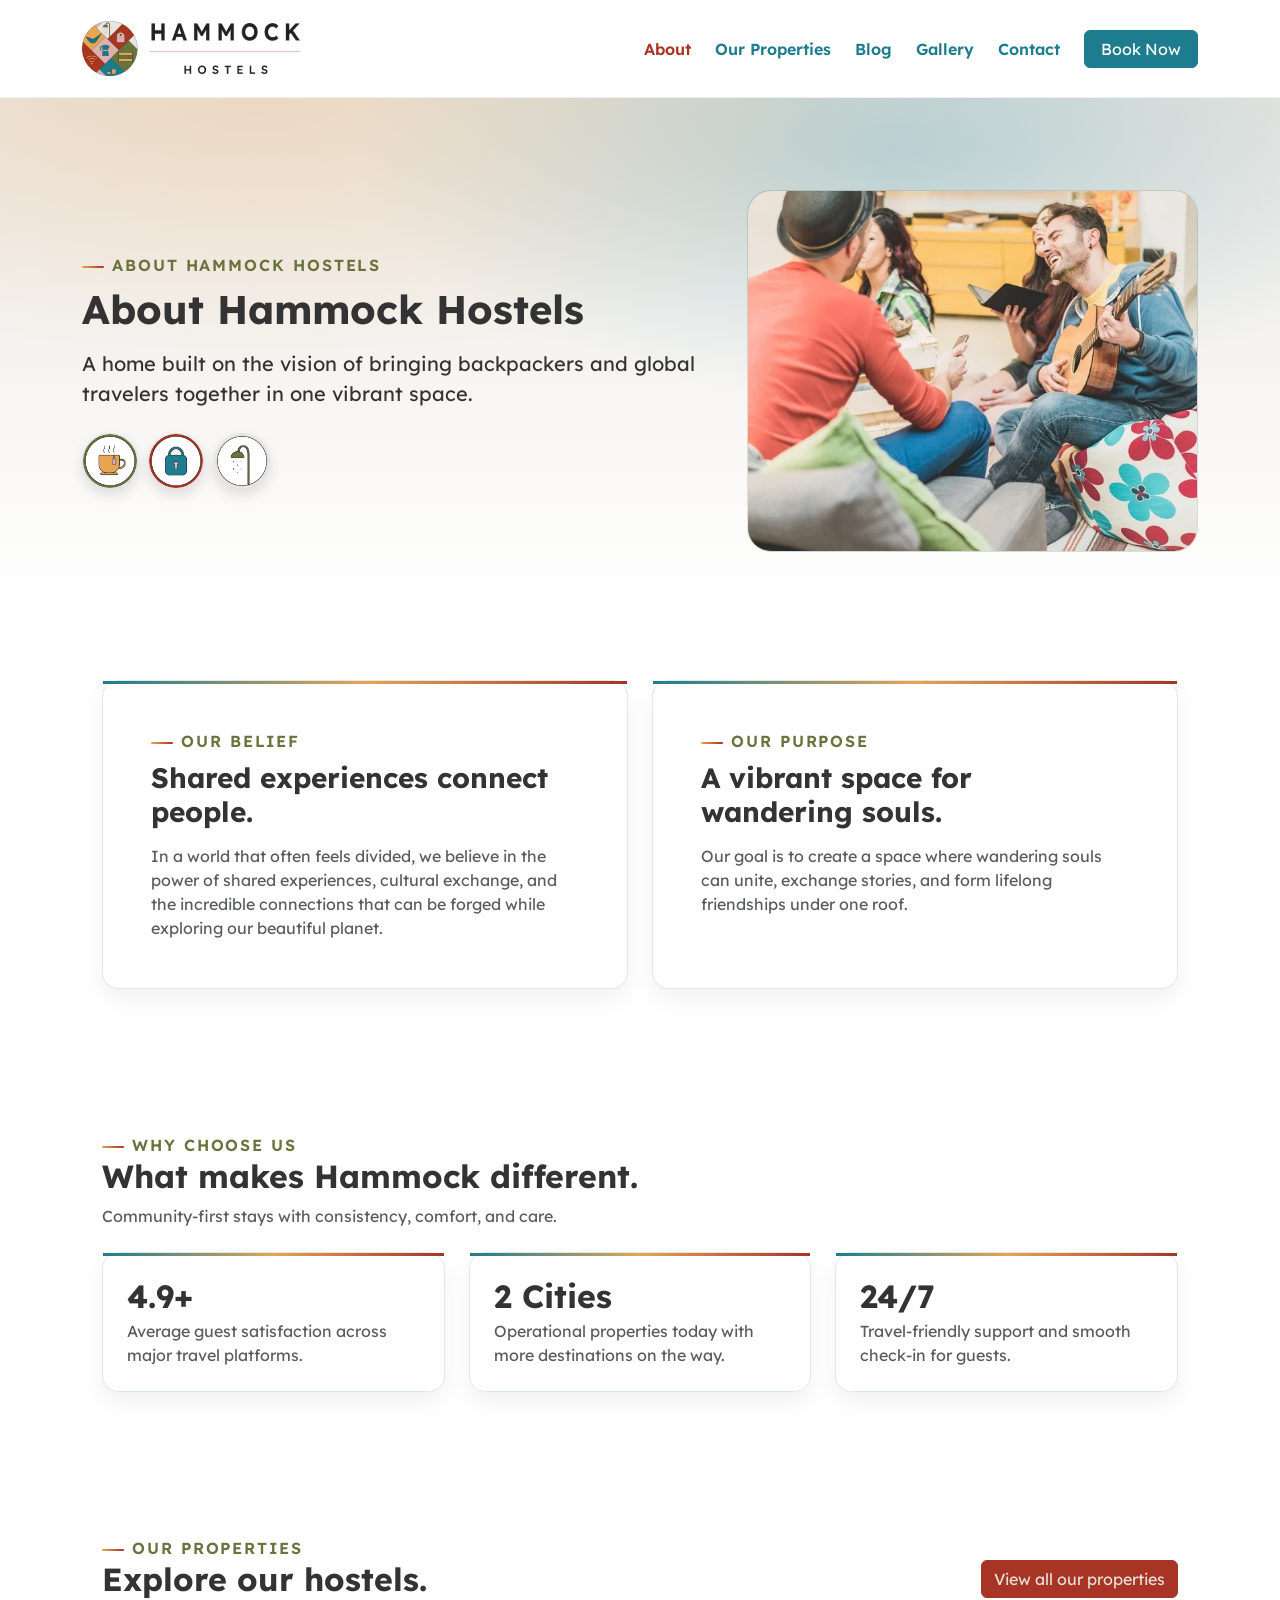
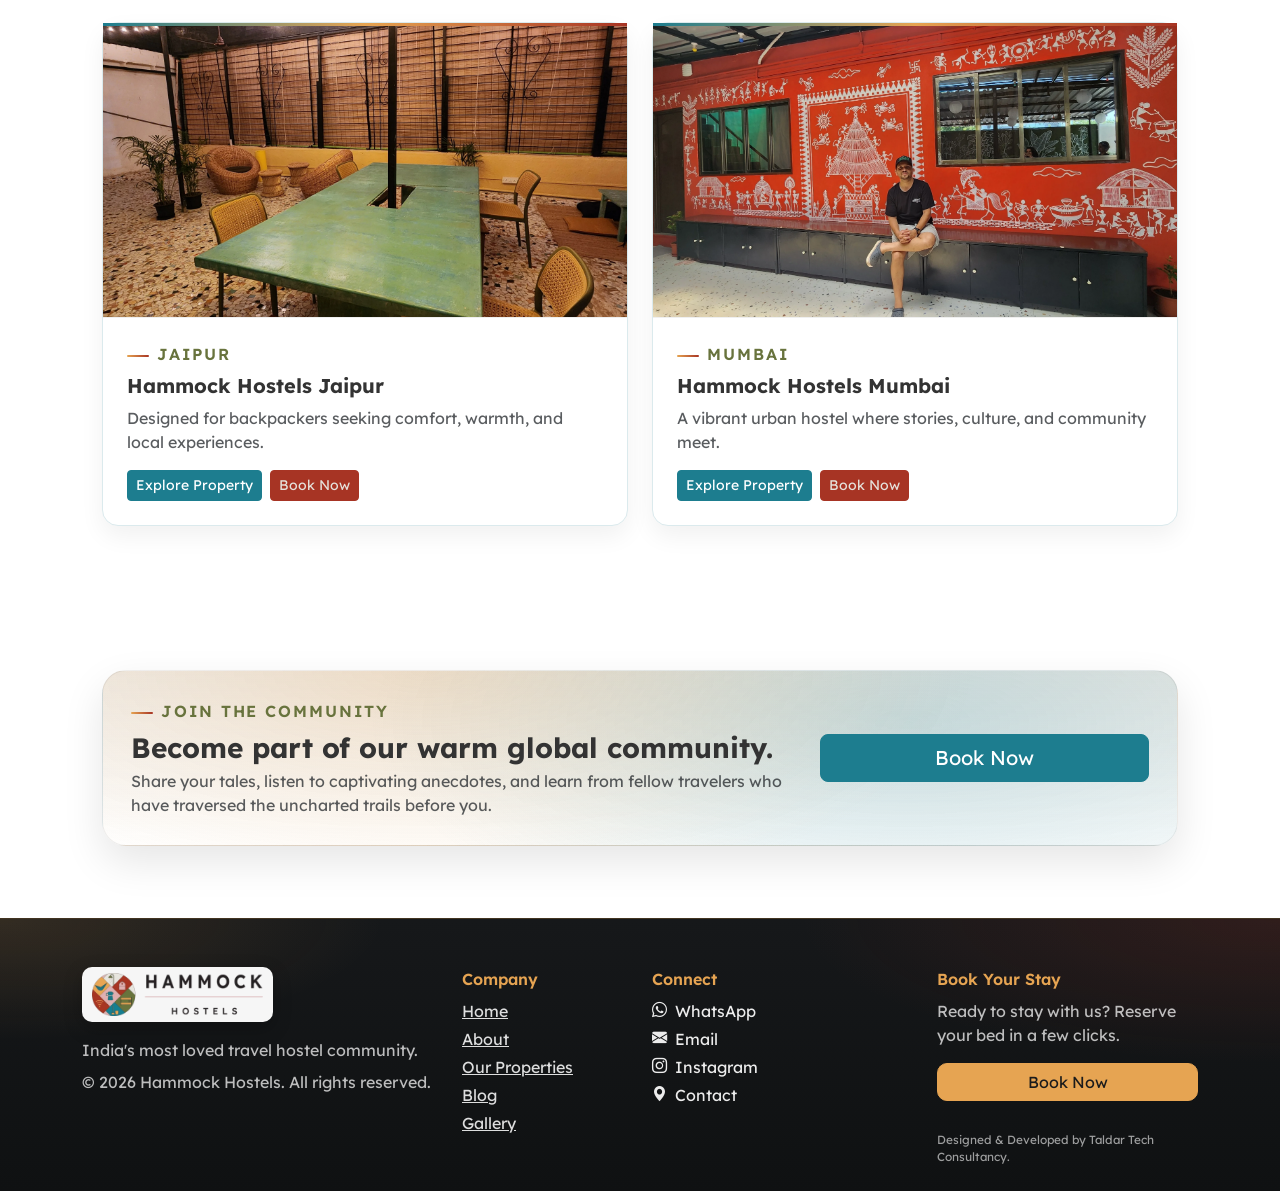
==== about.html @ c22f208c "Update button styling in multiple HTML files to remove 'btn-sm' class for a more consistent appearan" ====
<!doctype html>
<html lang="en">
  <head>
    <meta charset="utf-8" />
    <meta name="viewport" content="width=device-width, initial-scale=1" />
    <title>About Hammock Hostels | Community-Driven Stays</title>
    <meta name="description" content="Learn about Hammock Hostels, our mission, values, and how we create community-driven backpacker stays across India." />

    <link rel="canonical" href="https://hammockhostels.com/about.html" />
    <meta name="robots" content="index, follow" />
    <meta name="author" content="Hammock Hostels" />
    <meta property="og:title" content="About Hammock Hostels | Community-Driven Stays" />
    <meta property="og:description" content="Learn about Hammock Hostels, our mission, values, and how we create community-driven backpacker stays across India." />
    <meta property="og:type" content="article" />
    <meta property="og:url" content="https://hammockhostels.com/about.html" />
    <meta property="og:image" content="https://hammockhostels.com/assets/logo/hammock-logo-without-letter.png" />
    <meta property="og:site_name" content="Hammock Hostels" />
    <meta name="twitter:card" content="summary_large_image" />
    <meta name="twitter:title" content="About Hammock Hostels | Community-Driven Stays" />
    <meta name="twitter:description" content="Learn about Hammock Hostels, our mission, values, and how we create community-driven backpacker stays across India." />
    <meta name="twitter:image" content="https://hammockhostels.com/assets/logo/hammock-logo-without-letter.png" />


    <link rel="icon" href="assets/logo/hammock-logo-without-letter.png" />
    <link href="https://cdn.jsdelivr.net/npm/bootstrap@5.3.3/dist/css/bootstrap.min.css" rel="stylesheet" />
    <link href="https://cdn.jsdelivr.net/npm/bootstrap-icons@1.11.3/font/bootstrap-icons.min.css" rel="stylesheet" />
    <link href="assets/css/style.css" rel="stylesheet" />
  </head>
  <body>
    <nav class="navbar navbar-expand-lg navbar-glass sticky-top">
      <div class="container">
        <a class="navbar-brand d-flex align-items-center gap-2" href="index.html">
          <img loading="lazy" decoding="async" class="brand-logo" src="assets/logo/hammock-logo.png" alt="Hammock Hostels" />
        </a>
        <button class="navbar-toggler" type="button" data-bs-toggle="collapse" data-bs-target="#nav">
          <span class="navbar-toggler-icon"></span>
        </button>
        <div id="nav" class="collapse navbar-collapse">
          <ul class="navbar-nav ms-auto align-items-lg-center gap-lg-2">
            <li class="nav-item"><a class="nav-link" data-nav href="about.html">About</a></li>
            <li class="nav-item"><a class="nav-link" data-nav href="properties.html">Our Properties</a></li>
            <li class="nav-item"><a class="nav-link" data-nav href="blog.html">Blog</a></li>
            <li class="nav-item"><a class="nav-link" data-nav href="gallery.html">Gallery</a></li>
            <li class="nav-item"><a class="nav-link" data-nav href="contact.html">Contact</a></li>
            <li class="nav-item ms-lg-2">
              <a class="btn btn-primary px-3" data-book-now href="https://live.ipms247.com/booking/book-rooms-hammockhostels">Book Now</a>
            </li>
          </ul>
        </div>
      </div>
    </nav>

    <header class="hero">
      <div class="container">
        <div class="row align-items-center g-4">
          <div class="col-lg-7">
            <div class="section-kicker mb-2">About Hammock Hostels</div>
            <h1 class="display-6 fw-bold mb-3">About Hammock Hostels</h1>
            <p class="lead mb-0">
              A home built on the vision of bringing backpackers and global travelers together in one vibrant space.
            </p>
            <div class="logo-cluster mt-4" aria-hidden="true">
                <img loading="lazy" decoding="async" class="logo-chip" src="assets/icons/logo-pack/Asset_29-131c7d7a-509d-4165-92bc-ad2beef2f0e0.png" alt="" aria-hidden="true" />
                <img loading="lazy" decoding="async" class="logo-chip" src="assets/icons/logo-pack/Asset_31-cc5bdbb4-d6c3-4445-a558-3cbe6548e3f3.png" alt="" aria-hidden="true" />
                <img loading="lazy" decoding="async" class="logo-chip" src="assets/icons/logo-pack/Asset_30-63a9f357-3b24-4699-88d5-4d96b8bf641d.png" alt="" aria-hidden="true" />
            </div>
          </div>
          <div class="col-lg-5">
            <div class="hero-media">
              <picture>
                <source srcset="assets/images/hammock-02.webp" type="image/webp" />
                <img loading="eager" fetchpriority="high" decoding="async" src="assets/images/hammock-02.webp" alt="About Hammock Hostels" />
              </picture>
            </div>
          </div>
        </div>
      </div>
    </header>

    <main>
      <section class="section">
        <div class="container container-narrow">
          <div class="row g-4">
            <div class="col-lg-6">
              <div class="card card-soft h-100">
                <div class="card-body p-4 p-lg-5">
                  <div class="section-kicker mb-2">Our belief</div>
                  <h2 class="h3 fw-bold mb-3">Shared experiences connect people.</h2>
                  <p class="text-muted mb-0">
                    In a world that often feels divided, we believe in the power of shared experiences, cultural exchange,
                    and the incredible connections that can be forged while exploring our beautiful planet.
                  </p>
                </div>
              </div>
            </div>
            <div class="col-lg-6">
              <div class="card card-soft h-100">
                <div class="card-body p-4 p-lg-5">
                  <div class="section-kicker mb-2">Our purpose</div>
                  <h2 class="h3 fw-bold mb-3">A vibrant space for wandering souls.</h2>
                  <p class="text-muted mb-0">
                    Our goal is to create a space where wandering souls can unite, exchange stories, and form lifelong
                    friendships under one roof.
                  </p>
                </div>
              </div>
            </div>
          </div>
        </div>
      </section>

      <section class="section pt-0">
        <div class="container container-narrow">
          <div class="section-heading mb-4">
            <div class="section-kicker">Why choose us</div>
            <h2 class="h2 fw-bold mb-2">What makes Hammock different.</h2>
            <p class="text-muted mb-0">Community-first stays with consistency, comfort, and care.</p>
          </div>
          <div class="row g-4">
            <div class="col-md-4">
              <div class="card card-soft h-100">
                <div class="card-body p-4">
                  <div class="h2 fw-bold mb-1">4.9+</div>
                  <p class="text-muted mb-0">Average guest satisfaction across major travel platforms.</p>
                </div>
              </div>
            </div>
            <div class="col-md-4">
              <div class="card card-soft h-100">
                <div class="card-body p-4">
                  <div class="h2 fw-bold mb-1">2 Cities</div>
                  <p class="text-muted mb-0">Operational properties today with more destinations on the way.</p>
                </div>
              </div>
            </div>
            <div class="col-md-4">
              <div class="card card-soft h-100">
                <div class="card-body p-4">
                  <div class="h2 fw-bold mb-1">24/7</div>
                  <p class="text-muted mb-0">Travel-friendly support and smooth check-in for guests.</p>
                </div>
              </div>
            </div>
          </div>
        </div>
      </section>

      <section class="section pt-0">
        <div class="container container-narrow">
          <div class="d-flex align-items-end justify-content-between gap-3 mb-4">
            <div class="section-heading">
              <div class="section-kicker">Our Properties</div>
              <h2 class="h2 fw-bold mb-0">Explore our hostels.</h2>
            </div>
            <a class="btn btn-outline-primary d-none d-md-inline-flex" href="properties.html">View all our properties</a>
          </div>
          <div class="row g-4">
            <div class="col-md-6">
              <article class="card card-soft h-100">
                <div class="property-thumb">
                  <img loading="lazy" decoding="async" src="assets/images/hammock-12.webp" alt="Hammock Jaipur" />
                </div>
                <div class="card-body p-4">
                  <div class="section-kicker mb-2">Jaipur</div>
                  <h3 class="h5 fw-bold mb-2">Hammock Hostels Jaipur</h3>
                  <p class="text-muted mb-3">Designed for backpackers seeking comfort, warmth, and local experiences.</p>
                  <div class="d-flex gap-2">
                    <a class="btn btn-primary btn-sm" href="jaipur.html">Explore Property</a>
                    <a class="btn btn-outline-primary btn-sm" data-book-now href="https://live.ipms247.com/booking/book-rooms-hammockhostels">Book Now</a>
                  </div>
                </div>
              </article>
            </div>
            <div class="col-md-6">
              <article class="card card-soft h-100">
                <div class="property-thumb">
                  <img loading="lazy" decoding="async" src="assets/images/hammock-15.webp" alt="Hammock Mumbai" />
                </div>
                <div class="card-body p-4">
                  <div class="section-kicker mb-2">Mumbai</div>
                  <h3 class="h5 fw-bold mb-2">Hammock Hostels Mumbai</h3>
                  <p class="text-muted mb-3">A vibrant urban hostel where stories, culture, and community meet.</p>
                  <div class="d-flex gap-2">
                    <a class="btn btn-primary btn-sm" href="mumbai.html">Explore Property</a>
                    <a class="btn btn-outline-primary btn-sm" data-book-now href="https://live.ipms247.com/booking/book-rooms-hammockhostels">Book Now</a>
                  </div>
                </div>
              </article>
            </div>
          </div>
        </div>
      </section>

      <section class="section pt-0">
        <div class="container container-narrow">
          <div class="cta-band">
            <div class="row g-3 align-items-center">
              <div class="col-lg-8">
                <div class="section-kicker mb-2">Join the community</div>
                <h2 class="h3 fw-bold mb-1">Become part of our warm global community.</h2>
                <p class="text-muted mb-0">
                  Share your tales, listen to captivating anecdotes, and learn from fellow travelers who have traversed
                  the uncharted trails before you.
                </p>
              </div>
              <div class="col-lg-4 text-lg-end">
                <a class="btn btn-primary btn-lg w-100 w-lg-auto px-4" data-book-now href="https://live.ipms247.com/booking/book-rooms-hammockhostels">Book Now</a>
              </div>
            </div>
          </div>
        </div>
      </section>
    </main>
    <footer class="pt-5 pb-4">
      <div class="container">
        <div class="row g-4 align-items-start footer-grid">
          <div class="col-lg-4">
            <img loading="lazy" decoding="async" class="footer-logo" src="assets/logo/hammock-logo.png" alt="Hammock Hostels" />
            <p class="mt-3 mb-2 fineprint">India's most loved travel hostel community.</p>
            <p class="mb-0 fineprint">© <span data-current-year></span> Hammock Hostels. All rights reserved.</p>
          </div>

          <div class="col-6 col-md-4 col-lg-2">
            <div class="fw-semibold mb-2">Company</div>
            <div class="d-grid gap-1">
              <a href="index.html">Home</a>
              <a href="about.html">About</a>
              <a href="properties.html">Our Properties</a>
              <a href="blog.html">Blog</a>
              <a href="gallery.html">Gallery</a>
            </div>
          </div>

          <div class="col-6 col-md-4 col-lg-3">
            <div class="fw-semibold mb-2">Connect</div>
            <div class="d-grid gap-1 footer-social-links">
              <a href="https://wa.me/+919152216941" target="_blank" rel="noopener noreferrer"><i class="bi bi-whatsapp me-2" aria-hidden="true"></i>WhatsApp</a>
              <a href="mailto:hello@hammockhostels.com"><i class="bi bi-envelope-fill me-2" aria-hidden="true"></i>Email</a>
              <a href="https://www.instagram.com/hammock.hostels?igsh=cXl5Z3djZmlzbGJj" target="_blank" rel="noopener noreferrer"><i class="bi bi-instagram me-2" aria-hidden="true"></i>Instagram</a>
              <a href="contact.html"><i class="bi bi-geo-alt-fill me-2" aria-hidden="true"></i>Contact</a>
            </div>
          </div>

          <div class="col-md-4 col-lg-3">
            <div class="fw-semibold mb-2">Book Your Stay</div>
            <p class="fineprint mb-3">Ready to stay with us? Reserve your bed in a few clicks.</p>
            <a class="btn btn-primary w-100" data-book-now href="https://live.ipms247.com/booking/book-rooms-hammockhostels">Book Now</a>
            <a class="fineprint d-inline-block text-decoration-none" href="https://taldartechconsultancy.com" target="_blank" rel="noopener noreferrer">Designed &amp; Developed by Taldar Tech Consultancy.</a>
          </div>
        </div>
      </div>
    </footer>

    <script src="https://cdn.jsdelivr.net/npm/bootstrap@5.3.3/dist/js/bootstrap.bundle.min.js"></script>
    <script src="assets/js/main.js"></script>
  </body>
</html>
---- assets/css/style.css ----
/* Hammock Hostels — static Bootstrap theme layer */

:root{
  --color-primary:#1D7D8F;
  --color-olive:#68733D;
  --color-rust:#A73424;
  --color-sand:#E6A452;
  --color-cream:#E5E1DB;
  --color-charcoal:#333333;

  --bs-body-color: var(--color-charcoal);
  --bs-body-bg: #fff;

  --shadow-soft: 0 16px 40px rgba(0,0,0,.10);
  --radius-lg: 24px;
  --radius-md: 16px;
  --radius-sm: 12px;
}

@font-face{
  font-family:"Lexend Deca";
  src:url("../fonts/lexend-deca/LexendDeca-Regular.ttf") format("truetype");
  font-weight:400;
  font-style:normal;
  font-display:swap;
}
@font-face{
  font-family:"Lexend Deca";
  src:url("../fonts/lexend-deca/LexendDeca-Medium.ttf") format("truetype");
  font-weight:500;
  font-style:normal;
  font-display:swap;
}
@font-face{
  font-family:"Lexend Deca";
  src:url("../fonts/lexend-deca/LexendDeca-SemiBold.ttf") format("truetype");
  font-weight:600;
  font-style:normal;
  font-display:swap;
}
@font-face{
  font-family:"Lexend Deca";
  src:url("../fonts/lexend-deca/LexendDeca-Bold.ttf") format("truetype");
  font-weight:700;
  font-style:normal;
  font-display:swap;
}

html, body{
  font-family:"Lexend Deca", system-ui, -apple-system, Segoe UI, Roboto, Arial, sans-serif;
}

a{ color: var(--color-primary); }
a:hover{ color: color-mix(in srgb, var(--color-primary) 85%, #000); }

.container-narrow{
  max-width: 1100px;
}

.brand-logo{
  height: 55px;
  width: auto;
  transition: transform .35s ease;
}
.brand-logo:hover{
  transform: translateY(-1px) scale(1.02);
}
@media (max-width: 575.98px){
  .brand-logo{
    height: 38px;
  }
  .navbar-brand{
    padding: 5px 10px;
  }
}

.navbar{
  --bs-navbar-padding-y: 1rem;
}
.navbar-glass{
  background: rgba(255,255,255,.86);
  backdrop-filter: blur(10px);
  border-bottom: 1px solid rgba(51,51,51,.08);
}
.navbar-glass .navbar-toggler{
  border-color: rgba(51,51,51,.18);
}
.navbar-glass .navbar-toggler:focus{
  box-shadow: 0 0 0 .2rem rgba(29,125,143,.18);
}
.navbar-glass .navbar-toggler-icon{
  background-image: url("data:image/svg+xml,%3csvg xmlns='http://www.w3.org/2000/svg' viewBox='0 0 30 30'%3e%3cpath stroke='rgba%2851,51,51,0.85%29' stroke-linecap='round' stroke-miterlimit='10' stroke-width='2' d='M4 7h22M4 15h22M4 23h22'/%3e%3c/svg%3e");
}
.navbar-nav .nav-link{
  color: var(--color-primary);
  font-weight: 600;
  transition: color .22s ease;
}
.navbar-nav .nav-link:hover{
  color: var(--color-rust);
}
.navbar-nav .nav-link.active{
  color: var(--color-rust);
}

.btn-primary{
  --bs-btn-bg: var(--color-primary);
  --bs-btn-border-color: var(--color-primary);
  --bs-btn-hover-bg: color-mix(in srgb, var(--color-primary) 85%, #000);
  --bs-btn-hover-border-color: color-mix(in srgb, var(--color-primary) 85%, #000);
  --bs-btn-active-bg: color-mix(in srgb, var(--color-primary) 75%, #000);
  --bs-btn-active-border-color: color-mix(in srgb, var(--color-primary) 75%, #000);
  transition: transform .22s ease, box-shadow .22s ease;
}

.btn-outline-primary{
  --bs-btn-bg: var(--color-rust);
  --bs-btn-color: var(--color-cream);
  --bs-btn-border-color: var(--color-rust);
  --bs-btn-hover-bg: color-mix(in srgb, var(--color-rust) 85%, #000);
  --bs-btn-hover-border-color: color-mix(in srgb, var(--color-rust) 85%, #000);
  transition: transform .22s ease, box-shadow .22s ease;
}
.btn-primary:hover,
.btn-outline-primary:hover{
  transform: translateY(-2px);
  box-shadow: 0 10px 20px rgba(0,0,0,.12);
}

.badge-soft{
  background: color-mix(in srgb, var(--color-cream) 82%, #fff);
  border: 1px solid color-mix(in srgb, var(--color-olive) 38%, #fff);
  color: var(--color-charcoal);
}

.section{
  padding: 72px 0;
}
@media (max-width: 991.98px){
  .section{ padding: 56px 0; }
}

/* Keep vertical rhythm consistent on every page/section */
.section.pt-0{
  padding-top: 72px !important;
}
@media (max-width: 991.98px){
  .section.pt-0{
    padding-top: 56px !important;
  }
}

.section-heading{
  max-width: 760px;
}
.section-kicker{
  letter-spacing: .12em;
  text-transform: uppercase;
  font-weight: 600;
  font-size: 1rem;
  color: var(--color-olive);
}
.section-kicker::before{
  content: "";
  display: inline-block;
  width: 22px;
  height: 2px;
  margin-right: 8px;
  vertical-align: middle;
  background: linear-gradient(90deg, var(--color-sand), var(--color-rust));
  border-radius: 999px;
}

.display-hero{
  letter-spacing: -0.02em;
}


.logo-cluster{
  display: flex;
  flex-wrap: wrap;
  gap: 10px;
}
.logo-chip{
  width: 56px;
  height: 56px;
  border-radius: 999px;
  border: 1px solid rgba(51,51,51,.14);
  box-shadow: 0 6px 14px rgba(0,0,0,.12);
  background: #fff;
  object-fit: cover;
}
.home-page .logo-chip{
  animation: logoFloat 6.5s ease-in-out infinite;
}
.home-page .logo-chip:nth-child(2){
  animation-delay: .6s;
}
.home-page .logo-chip:nth-child(3){
  animation-delay: 1.2s;
}

.home-page .hero{
  animation: heroFadeIn .9s ease-out both;
}
.home-page .hero-media{
  animation: mediaBreath 8s ease-in-out infinite;
}
.home-page .hero .btn{
  animation: buttonSoftIn .7s ease both;
  animation-delay: .25s;
}

.hero{
  padding: 92px 0 56px;
  background:
    radial-gradient(1200px 500px at 20% 0%, rgba(230,164,82,.24), transparent 55%),
    radial-gradient(900px 420px at 70% 10%, rgba(29,125,143,.25), transparent 60%),
    linear-gradient(180deg, rgba(229,225,219,.75), rgba(255,255,255,.92));
}
.hero-card{
  border-radius: var(--radius-lg);
  background: rgba(255,255,255,.85);
  border: 1px solid rgba(51,51,51,.08);
  box-shadow: var(--shadow-soft);
  overflow: hidden;
  transition: transform .3s ease, box-shadow .3s ease;
}
.hero-card:hover{
  transform: translateY(-4px);
  box-shadow: 0 20px 38px rgba(0,0,0,.14);
}
.hero-media{
  min-height: 360px;
  border-radius: var(--radius-lg);
  background: linear-gradient(135deg, rgba(29,125,143,.16), rgba(230,164,82,.14));
  border: 1px solid rgba(51,51,51,.08);
  overflow: hidden;
}
.hero-media picture{
  display: block;
  height: 100%;
}
.hero-media img{
  width: 100%;
  height: 100%;
  min-height: 360px;
  object-fit: cover;
  display: block;
  transition: transform .8s ease;
}
.hero-media:hover img{
  transform: scale(1.04);
}
.hero-icons{
  margin-top: 16px;
  display: flex;
  flex-wrap: wrap;
  gap: 5px;
  justify-content: center;
}
.hero-icons img{
  width: 50px;
  height: 50px;
  object-fit: contain;
  display: block;
}

.card-soft{
  border-radius: var(--radius-md);
  border: 1px solid color-mix(in srgb, var(--color-primary) 16%, #fff);
  box-shadow: 0 10px 24px rgba(0,0,0,.06);
  transition: transform .28s ease, box-shadow .28s ease;
  position: relative;
}
.card-soft::before{
  content: "";
  position: absolute;
  inset: 0 0 auto 0;
  height: 3px;
  background: linear-gradient(90deg, var(--color-primary), var(--color-sand), var(--color-rust));
}

.property-thumb{
  aspect-ratio: 16 / 9;
  overflow: hidden;
  border-bottom: 1px solid rgba(51,51,51,.08);
}
.property-thumb img{
  width: 100%;
  height: 100%;
  object-fit: cover;
  display: block;
  transition: transform .6s ease;
}
.card-soft:hover .property-thumb img{
  transform: scale(1.04);
}

/* Hosteller-inspired featured room cards (homepage) */
.featured-room-card{
  border-radius: 18px;
}
.featured-room-media{
  border-bottom: 0;
}
.featured-room-link{
  display: inline-flex;
  align-items: center;
  gap: 6px;
  font-weight: 600;
  color: var(--color-rust);
  text-decoration: none;
}
.featured-room-link::after{
  content: "→";
  transition: transform .22s ease;
}
.featured-room-link:hover::after{
  transform: translateX(2px);
}

.blog-preview-link{
  display: block;
  text-decoration: none;
  color: inherit;
  height: 100%;
}
.blog-preview-link:hover{
  color: inherit;
}
.blog-preview-card{
  overflow: hidden;
}
.blog-thumb{
  aspect-ratio: 16 / 9;
  overflow: hidden;
  border-bottom: 1px solid rgba(51,51,51,.08);
}
.blog-thumb img{
  width: 100%;
  height: 100%;
  object-fit: cover;
  display: block;
  transition: transform .55s ease;
}
.blog-preview-link:hover .blog-thumb img{
  transform: scale(1.04);
}

.coming-soon-card{
  border-radius: 16px;
  background: linear-gradient(135deg, var(--color-primary), var(--color-sand));
  color: #f5f7fa;
  padding: 28px;
  box-shadow: 0 12px 28px rgba(18, 40, 61, .28);
  display: flex;
  flex-direction: column;
  justify-content: flex-start;
}
.coming-soon-kicker{
  font-size: .78rem;
  letter-spacing: .11em;
  text-transform: uppercase;
  font-weight: 600;
  color: rgba(255,255,255,.78);
  margin-bottom: 10px;
}
.coming-soon-card p{
  color: rgba(255,255,255,.88);
}
.coming-soon-cities{
  display: grid;
  gap: 8px;
}
.coming-soon-cities li{
  position: relative;
  padding-left: 12px;
  color: rgba(255,255,255,.95);
}
.coming-soon-cities li::before{
  content: "";
  position: absolute;
  left: 0;
  top: .58em;
  width: 5px;
  height: 5px;
  border-radius: 999px;
  background: color-mix(in srgb, var(--color-sand) 80%, #fff);
}
.coming-soon-card .btn-light{
  --bs-btn-bg: rgba(255,255,255,.9);
  --bs-btn-border-color: rgba(255,255,255,.9);
  --bs-btn-color: #1b2b3a;
  --bs-btn-hover-bg: #fff;
  --bs-btn-hover-border-color: #fff;
  --bs-btn-hover-color: #0d1d2e;
  align-self: flex-start;
  font-weight: 600;
}

.why-hammock-main{
  background:
    radial-gradient(480px 180px at 8% 0%, rgba(230,164,82,.20), transparent 58%),
    linear-gradient(180deg, rgba(255,255,255,.98), rgba(229,225,219,.35));
}
.why-hammock-side{
  background:
    radial-gradient(380px 160px at 90% 0%, rgba(29,125,143,.18), transparent 62%),
    linear-gradient(180deg, rgba(255,255,255,.98), rgba(229,225,219,.30));
}
.why-hammock-points{
  display: grid;
  gap: 12px;
}
.why-point{
  border: 1px solid rgba(51,51,51,.10);
  border-radius: 12px;
  padding: 12px 14px;
  background: rgba(255,255,255,.74);
}
.why-point p{
  color: var(--color-charcoal);
  opacity: .82;
  font-size: .95rem;
}
.why-hammock-badges{
  display: flex;
  flex-wrap: wrap;
  gap: 8px;
}

.rating-slider{
  overflow: hidden;
  border-radius: var(--radius-md);
}
.rating-track{
  display: flex;
  gap: 14px;
  will-change: transform;
}
.rating-item{
  flex: 0 0 calc((100% - 42px) / 4);
  background: #fff;
  border: 1px solid rgba(51,51,51,.10);
  border-radius: var(--radius-md);
  padding: 18px 16px;
  text-align: center;
  box-shadow: 0 8px 20px rgba(0,0,0,.06);
}
.rating-item img{
  width: 100%;
  max-width: 150px;
  height: 42px;
  object-fit: contain;
  display: block;
  margin: 0 auto 10px;
}
.rating-item h3{
  font-size: 1rem;
  font-weight: 600;
  margin-bottom: 4px;
}
.rating-item p{
  margin: 0;
  color: var(--color-primary);
  font-weight: 700;
}

.testimonial-card{
  background: #fff;
  border: 1px solid rgba(51,51,51,.10);
  border-radius: var(--radius-md);
  padding: 22px 20px;
  text-align: center;
  box-shadow: 0 8px 20px rgba(0,0,0,.05);
  display: flex;
  flex-direction: column;
  height: 100%;
}
.testimonial-stars{
  color: #f2b128;
  letter-spacing: 2px;
  font-size: 1.1rem;
  margin-bottom: 12px;
}
.testimonial-quote{
  color: rgba(51,51,51,.88);
  font-size: 1.03rem;
  line-height: 1.5;
}
.testimonial-person{
  display: flex;
  align-items: center;
  justify-content: center;
  gap: 10px;
  margin-top: auto;
  width: 100%;
}
.testimonial-avatar{
  width: 36px;
  height: 36px;
  border-radius: 999px;
  display: inline-flex;
  align-items: center;
  justify-content: center;
  font-size: .82rem;
  font-weight: 700;
  color: #fff;
  background: linear-gradient(135deg, var(--color-primary), var(--color-rust));
}
.testimonial-name{
  font-weight: 500;
  color: rgba(51,51,51,.92);
}
@media (max-width: 991.98px){
  .rating-item{
    flex-basis: calc((100% - 14px) / 2);
  }
}
@media (max-width: 575.98px){
  .rating-item{
    flex-basis: 100%;
  }
}
.card-soft:hover{
  transform: translateY(-5px);
  box-shadow: 0 18px 34px rgba(0,0,0,.12);
}

.icon-tile{
  border-radius: var(--radius-md);
  background: #fff;
  border: 1px solid color-mix(in srgb, var(--color-olive) 22%, #fff);
  padding: 18px;
  height: 100%;
  transition: transform .25s ease, box-shadow .25s ease;
}
.icon-tile:hover{
  transform: translateY(-4px);
  box-shadow: 0 14px 28px rgba(0,0,0,.10);
}
.icon-circle{
  width: 44px;
  height: 44px;
  border-radius: 999px;
  display: grid;
  place-items: center;
  background: color-mix(in srgb, var(--color-primary) 12%, #fff);
  color: var(--color-primary);
}
.icon-circle img{
  width: 100%;
  height: 100%;
  object-fit: cover;
}

.cta-band{
  border-radius: var(--radius-lg);
  background:
    radial-gradient(1000px 420px at 30% 0%, rgba(230,164,82,.22), transparent 55%),
    radial-gradient(900px 380px at 75% 30%, rgba(29,125,143,.22), transparent 60%),
    linear-gradient(180deg, rgba(229,225,219,.65), rgba(255,255,255,.95));
  border: 1px solid rgba(51,51,51,.08);
  box-shadow: var(--shadow-soft);
  padding: 28px;
  transition: transform .3s ease;
}
.cta-band:hover{
  transform: translateY(-2px);
}

.gallery-grid{
  display: grid;
  gap: 14px;
  grid-template-columns: repeat(12, 1fr);
}
.gcell{
  border-radius: var(--radius-md);
  overflow: hidden;
  border: 1px solid rgba(51,51,51,.10);
  background: linear-gradient(135deg, rgba(104,115,61,.14), rgba(29,125,143,.12));
  min-height: 0;
  padding: 10px;
  display: flex;
  align-items: center;
  justify-content: center;
}
.gcell img{
  width: 100%;
  max-width: 100%;
  height: auto;
  max-height: 220px;
  min-height: 0;
  object-fit: contain;
  display: block;
  transition: transform .65s ease;
}
.gcell:hover img{
  transform: scale(1.05);
}
.gspan-6{ grid-column: span 6; }
.gspan-4{ grid-column: span 4; }
.gspan-8{ grid-column: span 8; }

/* Index preview gallery should fill tiles without blank space */
.gallery-grid--cover .gcell{
  padding: 0;
  min-height: 0;
  display: block;
}
.gallery-grid--cover .gcell img{
  width: 100%;
  max-width: none;
  height: auto;
  max-height: none;
  min-height: 0;
  object-fit: contain;
}

/* Homepage: smart gallery without crop or inner empty space */
.home-gallery-smart{
  column-count: 3;
  column-gap: 14px;
}
.home-gallery-item{
  margin: 0 0 14px;
  break-inside: avoid;
  border-radius: var(--radius-md);
  overflow: hidden;
  border: 1px solid rgba(51,51,51,.10);
  background: #fff;
}
.home-gallery-item img{
  width: 100%;
  height: auto;
  display: block;
}
.gallery-clickable{
  display: block;
  text-decoration: none;
  color: inherit;
  position: relative;
  overflow: hidden;
}
.gallery-clickable::before{
  content: "";
  position: absolute;
  inset: 0;
  background: linear-gradient(180deg, rgba(29,125,143,.12), rgba(29,125,143,.52));
  opacity: 0;
  transition: opacity .35s ease;
  z-index: 1;
}
.gallery-clickable::after{
  content: "";
  position: absolute;
  left: 50%;
  top: 50%;
  width: 54px;
  height: 54px;
  transform: translate(-50%, -50%) scale(.75);
  border: 2px solid rgba(255,255,255,.95);
  border-radius: 12px;
  opacity: 0;
  transition: opacity .35s ease, transform .35s ease;
  z-index: 2;
}
.gallery-clickable img{
  transition: transform .55s ease, filter .55s ease;
}
@media (hover: hover){
  .gallery-clickable:hover::before{
    opacity: 1;
  }
  .gallery-clickable:hover::after{
    opacity: 1;
    transform: translate(-50%, -50%) scale(1);
  }
  .gallery-clickable:hover img{
    transform: scale(1.05);
    filter: saturate(1.06);
  }
}
.gallery-clickable:focus-visible{
  outline: 3px solid color-mix(in srgb, var(--color-primary) 60%, #fff);
  outline-offset: 2px;
  border-radius: 10px;
}

.mobile-book-cta{
  display: none;
  position: fixed;
  left: 14px;
  right: 14px;
  bottom: calc(12px + env(safe-area-inset-bottom));
  z-index: 1080;
  text-align: center;
  text-decoration: none;
  font-weight: 700;
  color: #fff;
  background: var(--color-primary);
  border: 1px solid color-mix(in srgb, var(--color-primary) 82%, #000);
  border-radius: 12px;
  padding: 12px 14px;
  box-shadow: 0 12px 24px rgba(0,0,0,.24);
}
.mobile-book-cta:hover{
  color: #fff;
  background: color-mix(in srgb, var(--color-primary) 86%, #000);
}

/* Property comparison module */
.property-compare{
  border: 1px solid rgba(51,51,51,.10);
  border-radius: var(--radius-md);
  background: #fff;
  overflow: hidden;
}
.property-compare table{
  margin: 0;
}
.property-compare thead th{
  background: color-mix(in srgb, var(--color-cream) 78%, #fff);
  white-space: nowrap;
}
.property-compare th,
.property-compare td{
  padding: 12px 14px;
  vertical-align: middle;
}

/* Contact enhancements */
.contact-map{
  width: 100%;
  min-height: 360px;
  border: 0;
  border-radius: var(--radius-md);
}
.response-chip{
  display: inline-flex;
  align-items: center;
  gap: 8px;
  border: 1px solid rgba(51,51,51,.12);
  background: #fff;
  border-radius: 999px;
  padding: 8px 12px;
  font-size: .92rem;
}
@media (max-width: 991.98px){
  .mobile-book-cta{
    display: block;
  }
  body{
    padding-bottom: 82px;
  }
}
@media (max-width: 575.98px){
  .mobile-book-cta{
    left: 10px;
    right: 10px;
    bottom: calc(10px + env(safe-area-inset-bottom));
    padding: 11px 12px;
    font-size: .97rem;
    border-radius: 10px;
  }
  body{
    padding-bottom: 78px;
  }
}

@media (max-width: 991.98px){
  .home-gallery-smart{ column-count: 2; }
}
@media (max-width: 575.98px){
  .home-gallery-smart{ column-count: 1; }
}
@media (max-width: 991.98px){
  .gallery-grid{ grid-template-columns: repeat(6, 1fr); }
  .gspan-8{ grid-column: span 6; }
  .gspan-6{ grid-column: span 6; }
  .gspan-4{ grid-column: span 3; }
}
@media (max-width: 575.98px){
  .gallery-grid{ grid-template-columns: repeat(2, 1fr); }
  .gspan-4, .gspan-6, .gspan-8{ grid-column: span 2; }
}

footer{
  background:
    radial-gradient(700px 220px at 0% 0%, rgba(230,164,82,.14), transparent 55%),
    radial-gradient(800px 240px at 100% 0%, rgba(167,52,36,.18), transparent 60%),
    linear-gradient(180deg, #16181a, #0f1112);
  color: rgba(255,255,255,.82);
  border-top: 1px solid rgba(230,164,82,.24);
}
footer a{ color: rgba(255,255,255,.86); }
footer a:hover{ color: var(--color-sand); }
footer .fw-semibold{
  color: var(--color-sand);
}
footer .footer-social-links a{
  color: rgba(255,255,255,.92);
  text-decoration: none;
  display: inline-flex;
  align-items: center;
}
footer .footer-social-links a:hover{
  color: var(--color-cream);
  text-decoration: underline;
  text-underline-offset: 3px;
}
footer .footer-social-links i{
  font-size: .95rem;
}
footer a[href*="taldartechconsultancy.com"]{
  margin-top: 30px;
  font-size: .74rem;
  opacity: .82;
}
footer a[href*="taldartechconsultancy.com"]:hover{
  opacity: 1;
}
footer .btn-primary{
  --bs-btn-bg: var(--color-sand);
  --bs-btn-border-color: var(--color-sand);
  --bs-btn-color: #1b1b1b;
  --bs-btn-hover-bg: color-mix(in srgb, var(--color-sand) 82%, #000);
  --bs-btn-hover-border-color: color-mix(in srgb, var(--color-sand) 82%, #000);
  --bs-btn-hover-color: #fff;
}

.fineprint{
  color: rgba(255,255,255,.72);
}

.footer-logo{
  height: 55px;
  width: auto;
  background: rgba(255,255,255,.96);
  border-radius: 10px;
  padding: 6px 10px;
  display: inline-block;
  box-shadow: 0 6px 18px rgba(0,0,0,.25);
}
.footer-grid{
  row-gap: 1.5rem;
}
.footer-grid .btn{
  border-radius: 10px;
}
@media (max-width: 767.98px){
  .footer-grid .col-6{
    margin-top: .25rem;
  }
}

/* Gallery page: creative masonry without inner blank space */
.creative-gallery{
  column-count: 3;
  column-gap: 14px;
}
.creative-item{
  margin: 0 0 14px;
  break-inside: avoid;
  overflow: hidden;
  border-radius: var(--radius-md);
  border: 1px solid rgba(51,51,51,.10);
  box-shadow: 0 8px 20px rgba(0,0,0,.08);
  background: #fff;
  transition: transform .28s ease, box-shadow .28s ease;
}
.creative-item img{
  width: 100%;
  height: auto;
  display: block;
}

/* Shared gallery lightbox */
.gallery-lightbox{
  position: fixed;
  inset: 0;
  display: flex;
  background: rgba(10,12,14,.88);
  visibility: hidden;
  opacity: 0;
  align-items: center;
  justify-content: center;
  z-index: 1100;
  padding: 24px;
  transition: opacity .3s ease, visibility .3s ease;
}
.gallery-lightbox.is-open{
  visibility: visible;
  opacity: 1;
}
.gallery-lightbox-inner{
  width: 100%;
  height: 100%;
  position: relative;
  display: flex;
  flex-direction: column;
  align-items: center;
  justify-content: center;
  transform: translateY(14px) scale(.985);
  transition: transform .35s ease;
}
.gallery-lightbox.is-open .gallery-lightbox-inner{
  transform: translateY(0) scale(1);
}
.gallery-lightbox-image{
  width: auto;
  max-width: min(92vw, 1080px);
  max-height: 80vh;
  object-fit: contain;
  display: block;
  border-radius: 14px;
  background: #0f1112;
  border: 1px solid rgba(255,255,255,.14);
}
.gallery-lightbox-image.is-transitioning{
  transition: transform .34s ease, opacity .34s ease;
}
.gallery-lightbox-image.slide-out-next{
  transform: translateX(-28px);
  opacity: 0;
}
.gallery-lightbox-image.slide-in-next{
  transform: translateX(28px);
  opacity: 0;
}
.gallery-lightbox-image.slide-out-prev{
  transform: translateX(28px);
  opacity: 0;
}
.gallery-lightbox-image.slide-in-prev{
  transform: translateX(-28px);
  opacity: 0;
}
.gallery-lightbox-caption{
  position: fixed;
  left: 50%;
  bottom: 14px;
  transform: translateX(-50%);
  color: rgba(255,255,255,.92);
  text-align: center;
  font-size: .95rem;
}
.gallery-lightbox-close,
.gallery-lightbox-prev,
.gallery-lightbox-next{
  position: fixed;
  border: 0;
  border-radius: 999px;
  width: 40px;
  height: 40px;
  display: inline-flex;
  align-items: center;
  justify-content: center;
  color: #fff;
  background: rgba(0,0,0,.52);
}
.gallery-lightbox-close{
  top: 14px;
  right: 14px;
}
.gallery-lightbox-prev{
  left: 22px;
  top: 50%;
  transform: translateY(-50%);
}
.gallery-lightbox-next{
  right: 22px;
  top: 50%;
  transform: translateY(-50%);
}
.gallery-lightbox-close:hover,
.gallery-lightbox-prev:hover,
.gallery-lightbox-next:hover{
  background: rgba(0,0,0,.72);
}
@media (max-width: 767.98px){
  .gallery-lightbox{
    padding: 14px;
  }
  .gallery-lightbox-close{
    top: 10px;
    right: 10px;
  }
  .gallery-lightbox-prev{
    left: 10px;
  }
  .gallery-lightbox-next{
    right: 10px;
  }
}
.creative-item:nth-child(3n+1){
  transform: rotate(-.65deg);
}
.creative-item:nth-child(3n+2){
  transform: rotate(.5deg);
}
.creative-item:hover{
  transform: translateY(-5px) rotate(0deg);
  box-shadow: 0 16px 28px rgba(0,0,0,.14);
}

/* Enhanced FAQ UI (About page) */
.faq-accordion .accordion-item{
  border: 1px solid color-mix(in srgb, var(--color-primary) 20%, #fff);
  border-radius: 14px;
  overflow: hidden;
  background: #fff;
  box-shadow: 0 8px 20px rgba(0,0,0,.05);
}
.faq-accordion .accordion-item + .accordion-item{
  margin-top: 12px;
}
.faq-accordion .accordion-button{
  font-weight: 600;
  color: var(--color-charcoal);
  background: linear-gradient(180deg, rgba(255,255,255,.98), rgba(229,225,219,.28));
  padding: 16px 18px;
}
.faq-accordion .accordion-button:not(.collapsed){
  color: var(--color-primary);
  background: linear-gradient(180deg, rgba(29,125,143,.10), rgba(29,125,143,.04));
  box-shadow: inset 0 -1px 0 rgba(29,125,143,.18);
}
.faq-accordion .accordion-button:focus{
  box-shadow: 0 0 0 .2rem rgba(29,125,143,.18);
}
.faq-accordion .accordion-button::after{
  background-size: 1rem;
  opacity: .9;
}
.faq-accordion .accordion-body{
  padding: 16px 18px 18px;
  color: rgba(51,51,51,.86);
  line-height: 1.65;
}

@media (max-width: 991.98px){
  .creative-gallery{ column-count: 2; }
}
@media (max-width: 575.98px){
  .creative-gallery{ column-count: 1; }
}

/* Scroll reveal animation */
.reveal{
  opacity: 0;
  transform: translateY(20px);
  transition: opacity .65s ease, transform .65s ease;
  transition-delay: var(--reveal-delay, 0ms);
}
.reveal.in-view{
  opacity: 1;
  transform: translateY(0);
}

@keyframes logoFloat{
  0%, 100%{ transform: translateY(0); }
  50%{ transform: translateY(-5px); }
}
@keyframes mediaBreath{
  0%, 100%{ transform: translateY(0); }
  50%{ transform: translateY(-4px); }
}
@keyframes heroFadeIn{
  from{
    opacity: 0;
    transform: translateY(10px);
  }
  to{
    opacity: 1;
    transform: translateY(0);
  }
}
@keyframes buttonSoftIn{
  from{
    opacity: 0;
    transform: translateY(8px);
  }
  to{
    opacity: 1;
    transform: translateY(0);
  }
}

@media (prefers-reduced-motion: reduce){
  .brand-logo,
  .btn-primary,
  .btn-outline-primary,
  .hero-card,
  .hero-media img,
  .card-soft,
  .icon-tile,
  .cta-band,
  .gcell img,
  .reveal,
  .logo-chip,
  .hero,
  .hero-media,
  .hero .btn,
  .mobile-book-cta{
    transition: none !important;
    animation: none !important;
    transform: none !important;
    opacity: 1 !important;
  }
}
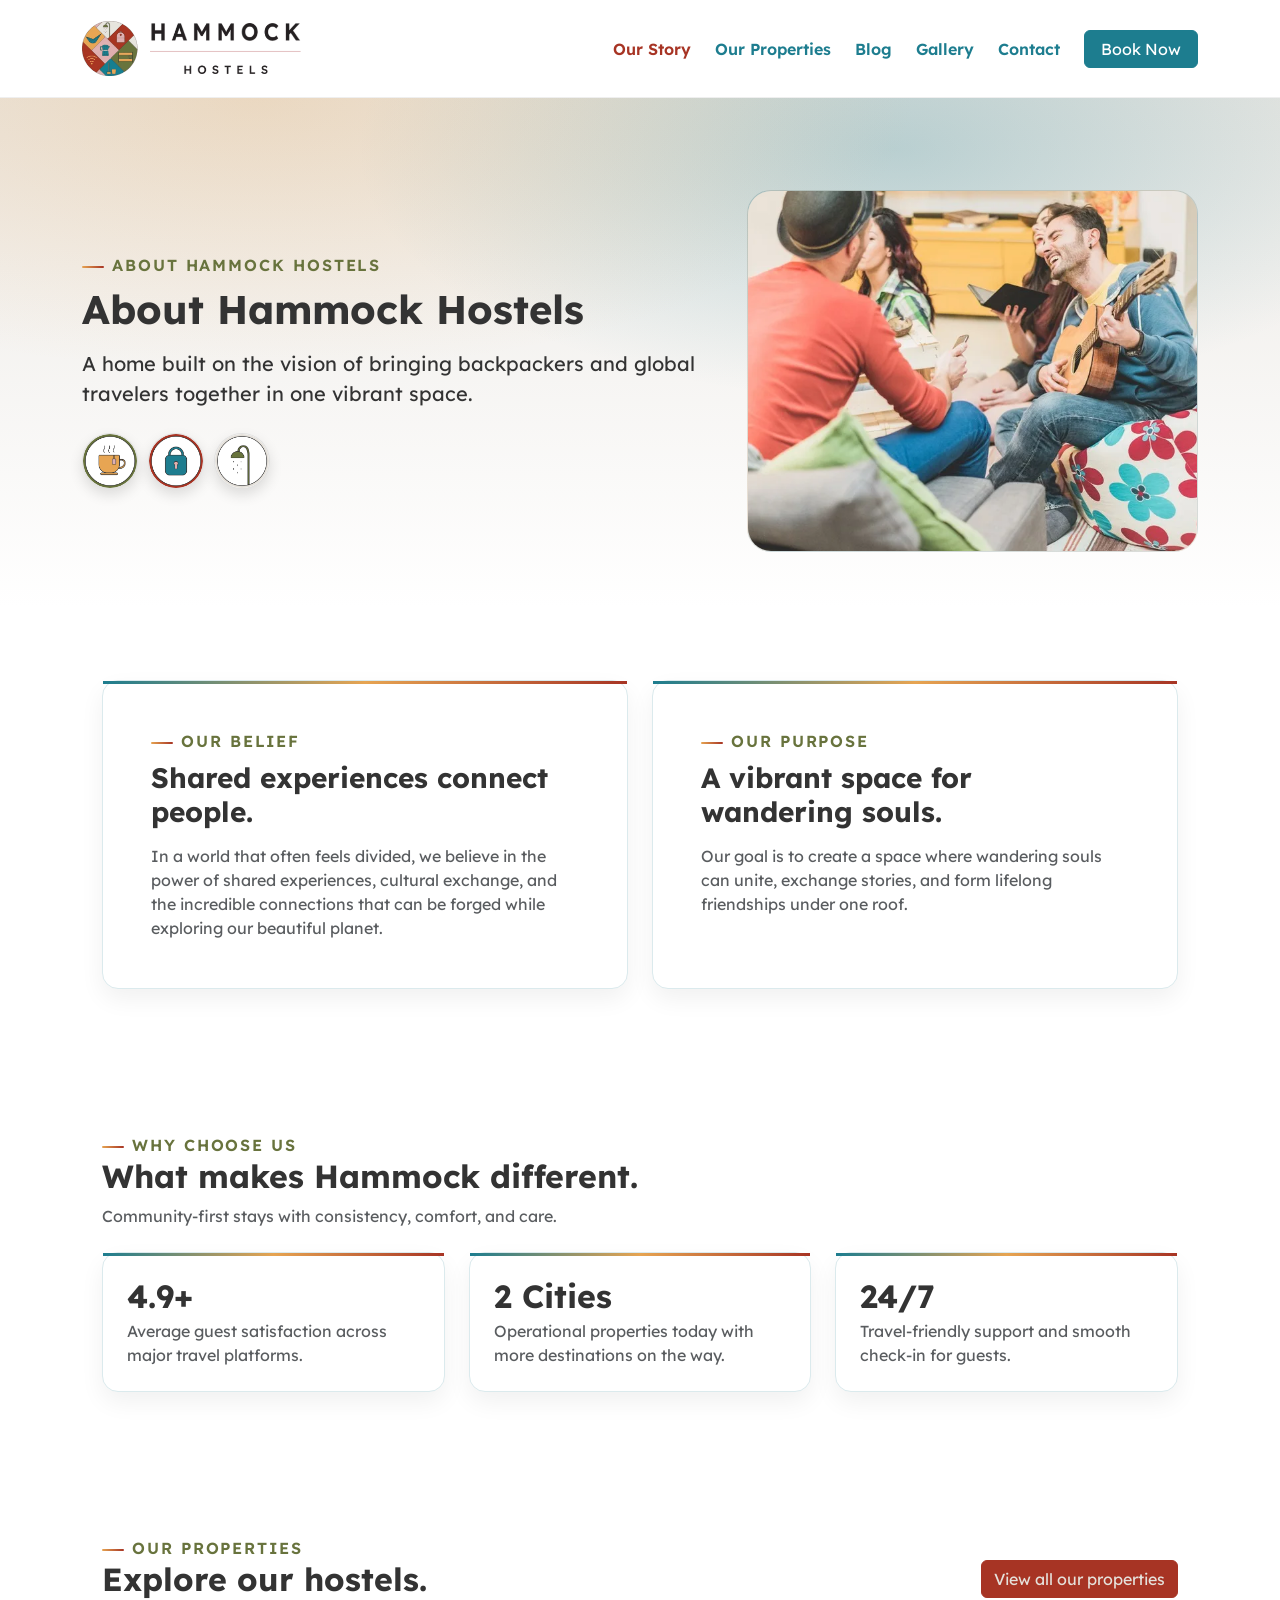
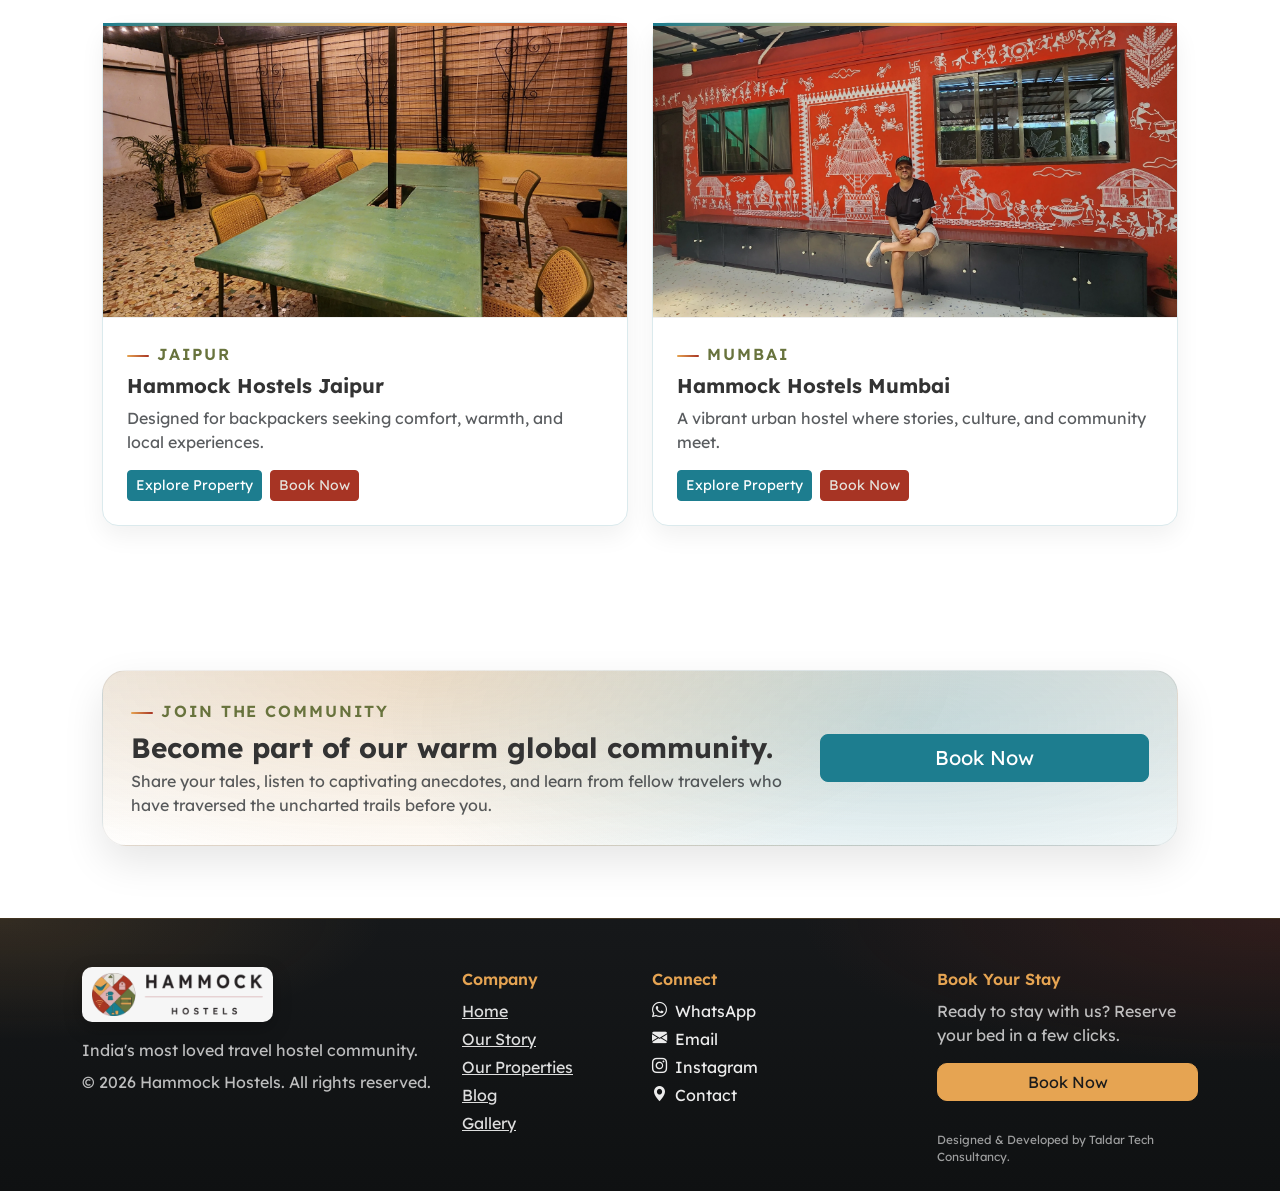
==== commit 890d58e8: "Update navigation links across multiple HTML files to rename 'About' to 'Our Story' for improved cla" ====
--- a/about.html
+++ b/about.html
@@ -37,7 +37,7 @@
         </button>
         <div id="nav" class="collapse navbar-collapse">
           <ul class="navbar-nav ms-auto align-items-lg-center gap-lg-2">
-            <li class="nav-item"><a class="nav-link" data-nav href="about.html">About</a></li>
+            <li class="nav-item"><a class="nav-link" data-nav href="about.html">Our Story</a></li>
             <li class="nav-item"><a class="nav-link" data-nav href="properties.html">Our Properties</a></li>
             <li class="nav-item"><a class="nav-link" data-nav href="blog.html">Blog</a></li>
             <li class="nav-item"><a class="nav-link" data-nav href="gallery.html">Gallery</a></li>
@@ -224,7 +224,7 @@
             <div class="fw-semibold mb-2">Company</div>
             <div class="d-grid gap-1">
               <a href="index.html">Home</a>
-              <a href="about.html">About</a>
+              <a href="about.html">Our Story</a>
               <a href="properties.html">Our Properties</a>
               <a href="blog.html">Blog</a>
               <a href="gallery.html">Gallery</a>
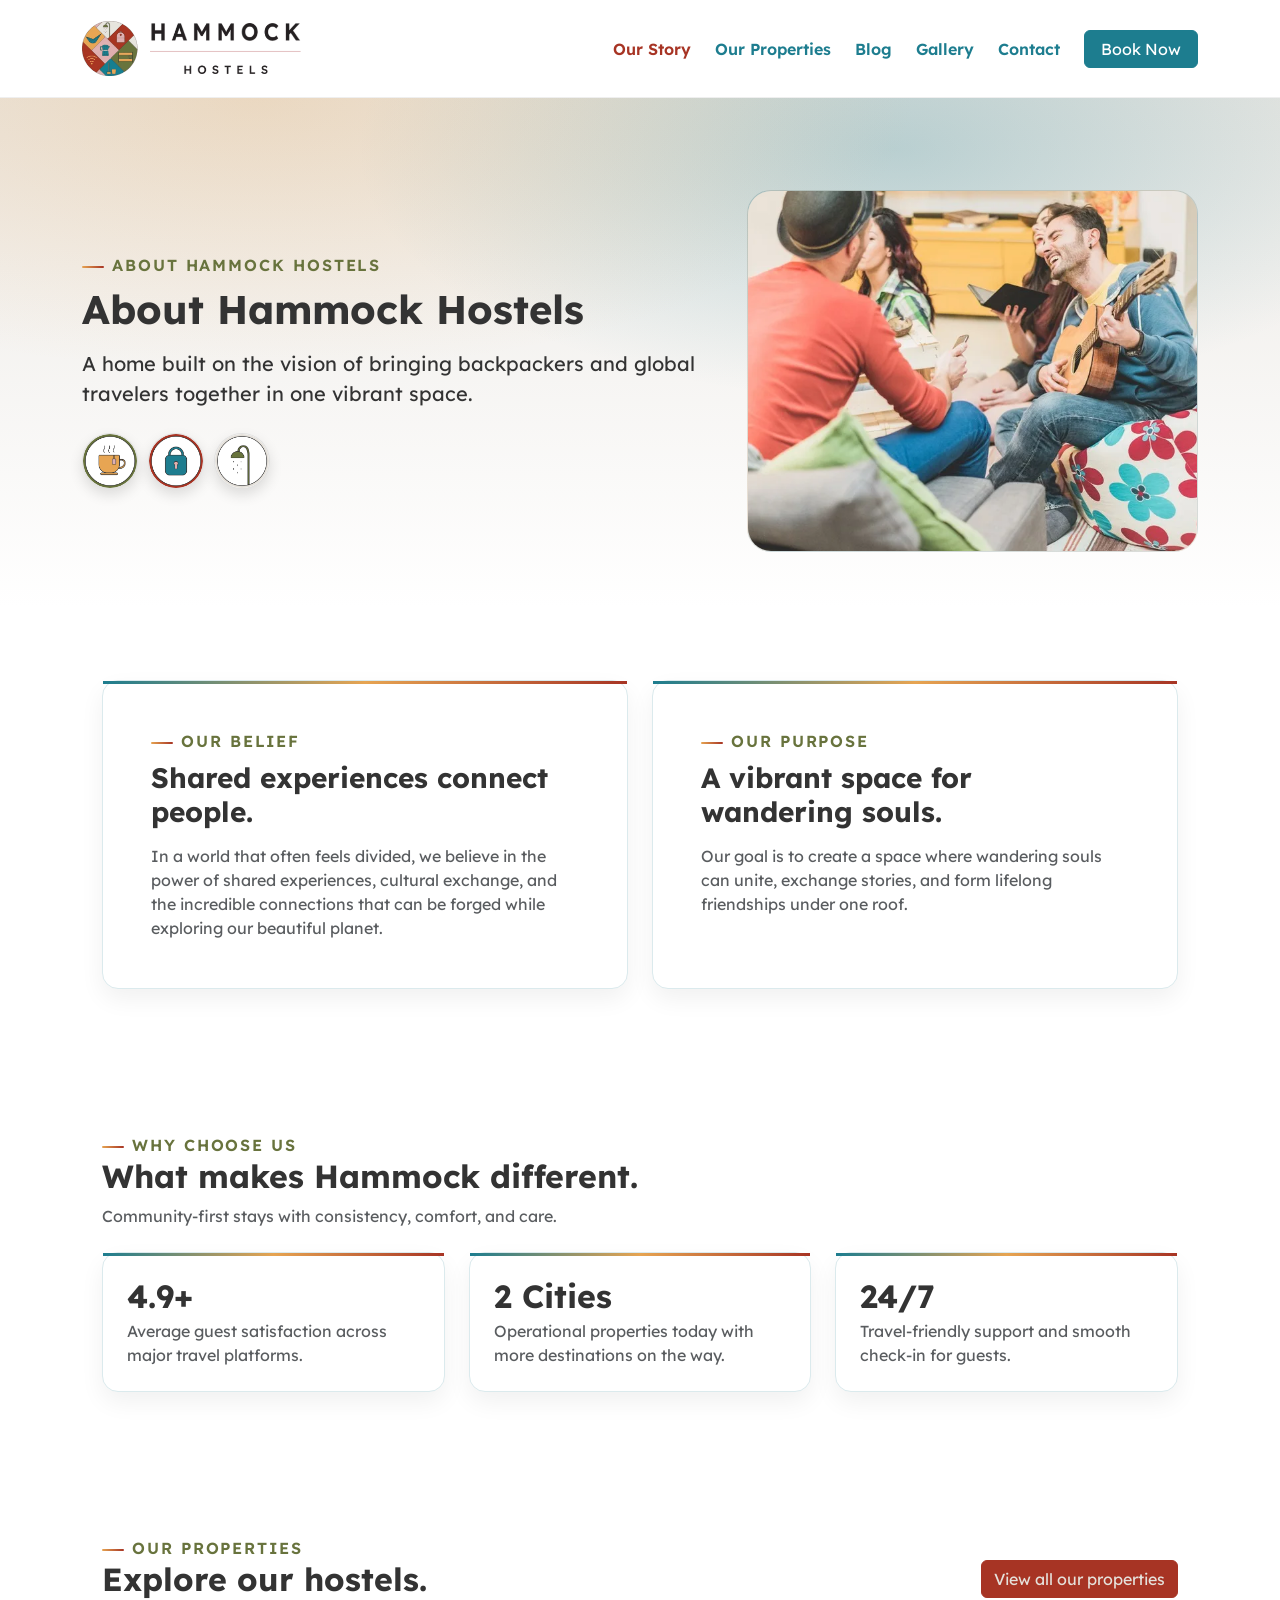
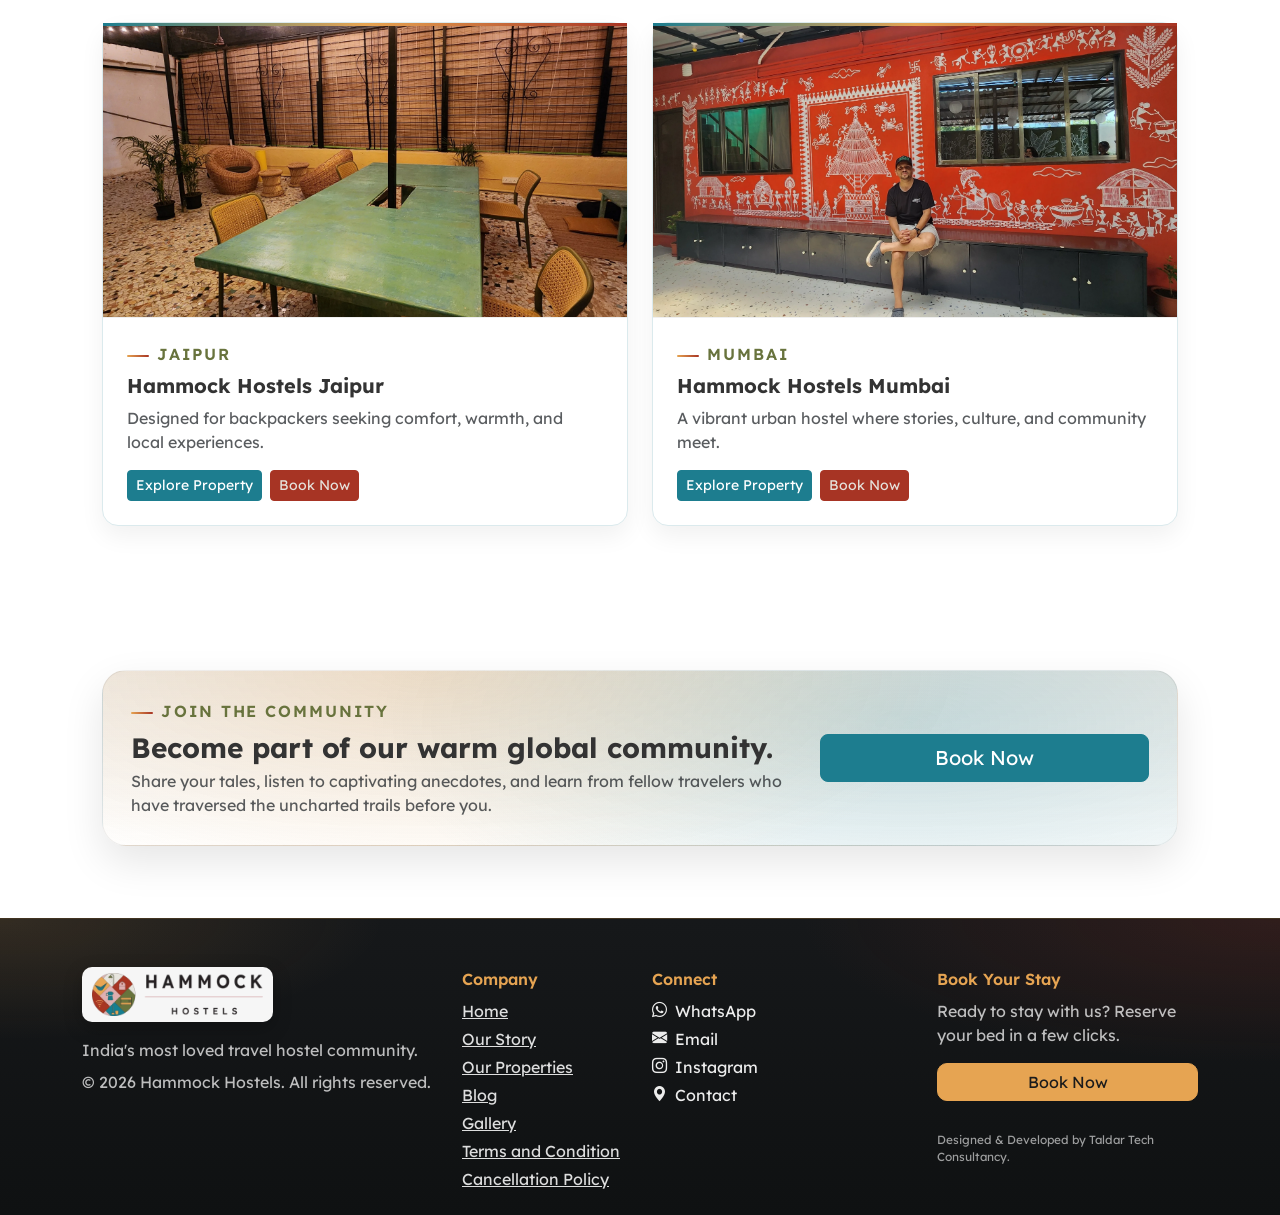
==== commit b8d0cf10: "Add 'Terms and Conditions' and 'Cancellation Policy' links to navigation in multiple HTML files; cre" ====
--- a/about.html
+++ b/about.html
@@ -228,6 +228,8 @@
               <a href="properties.html">Our Properties</a>
               <a href="blog.html">Blog</a>
               <a href="gallery.html">Gallery</a>
+              <a href="terms-and-conditions.html">Terms and Condition</a>
+              <a href="cancellation-policy.html">Cancellation Policy</a>
             </div>
           </div>
 
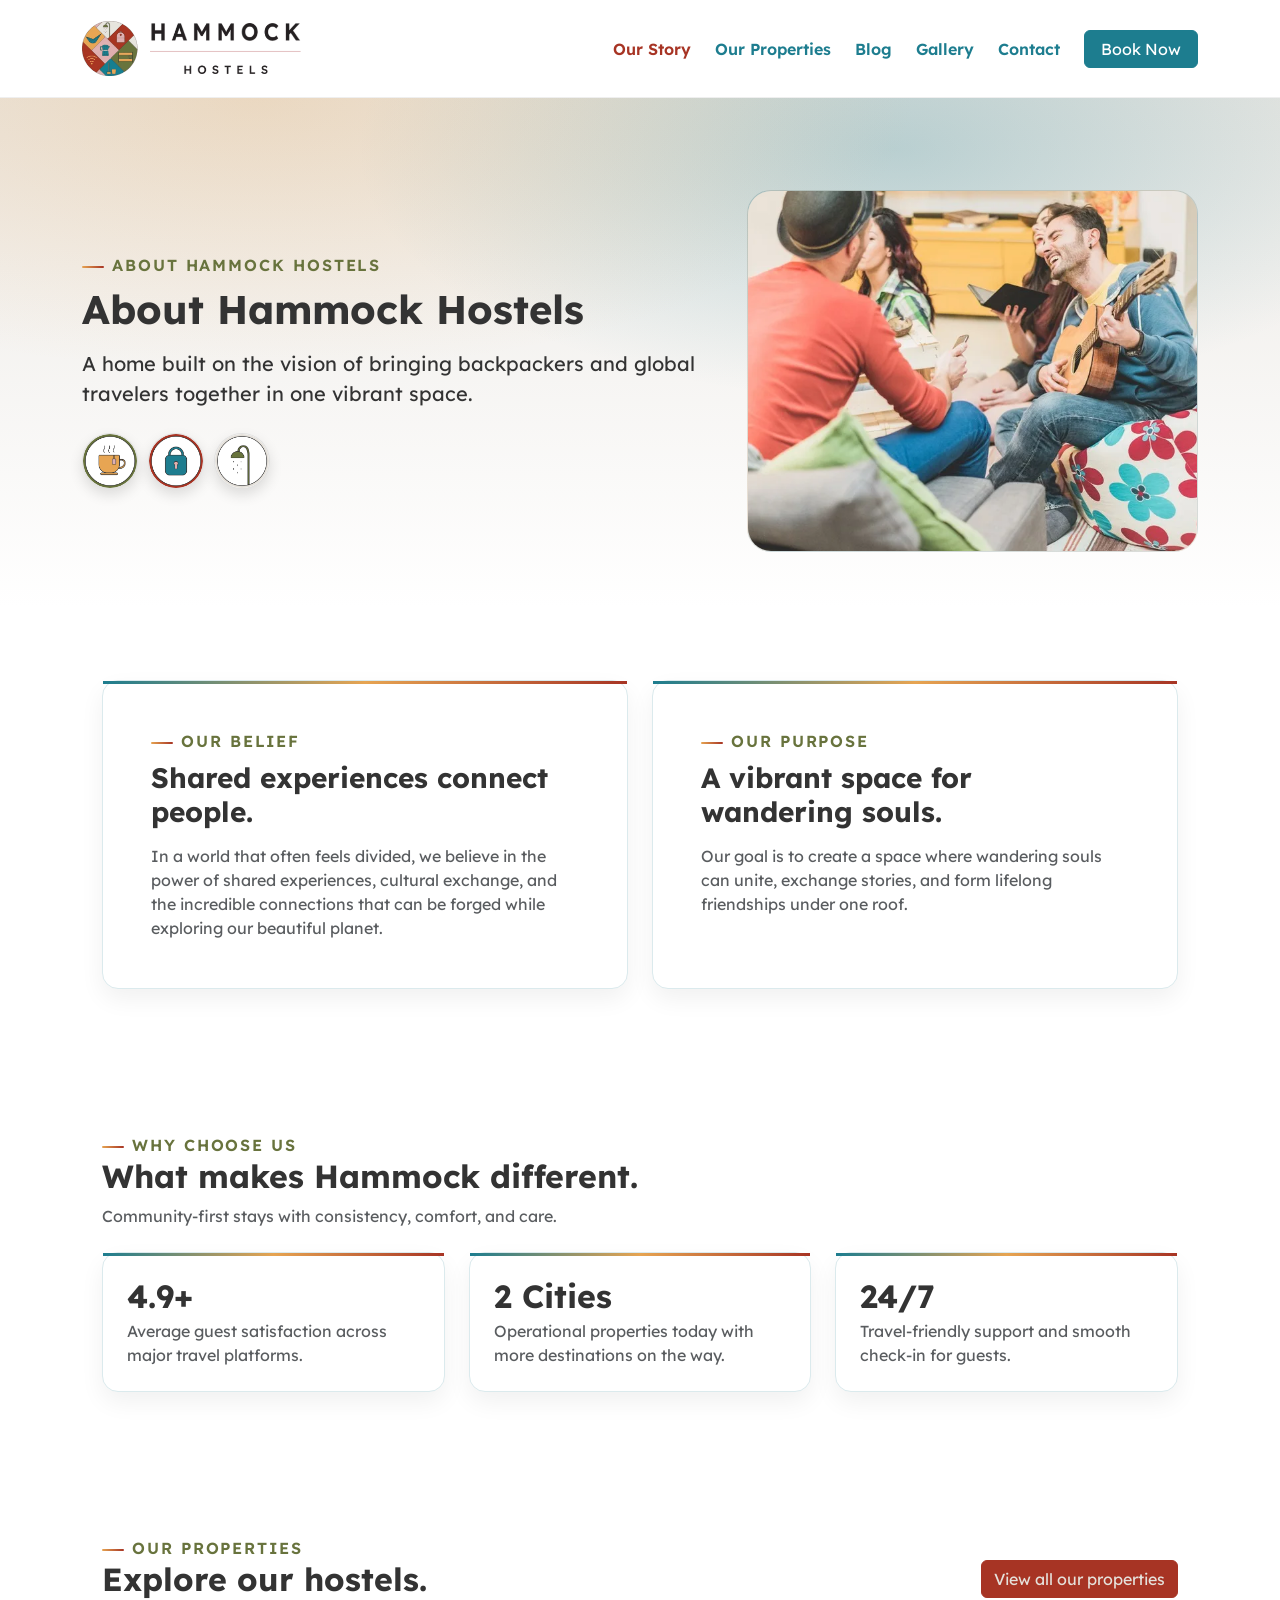
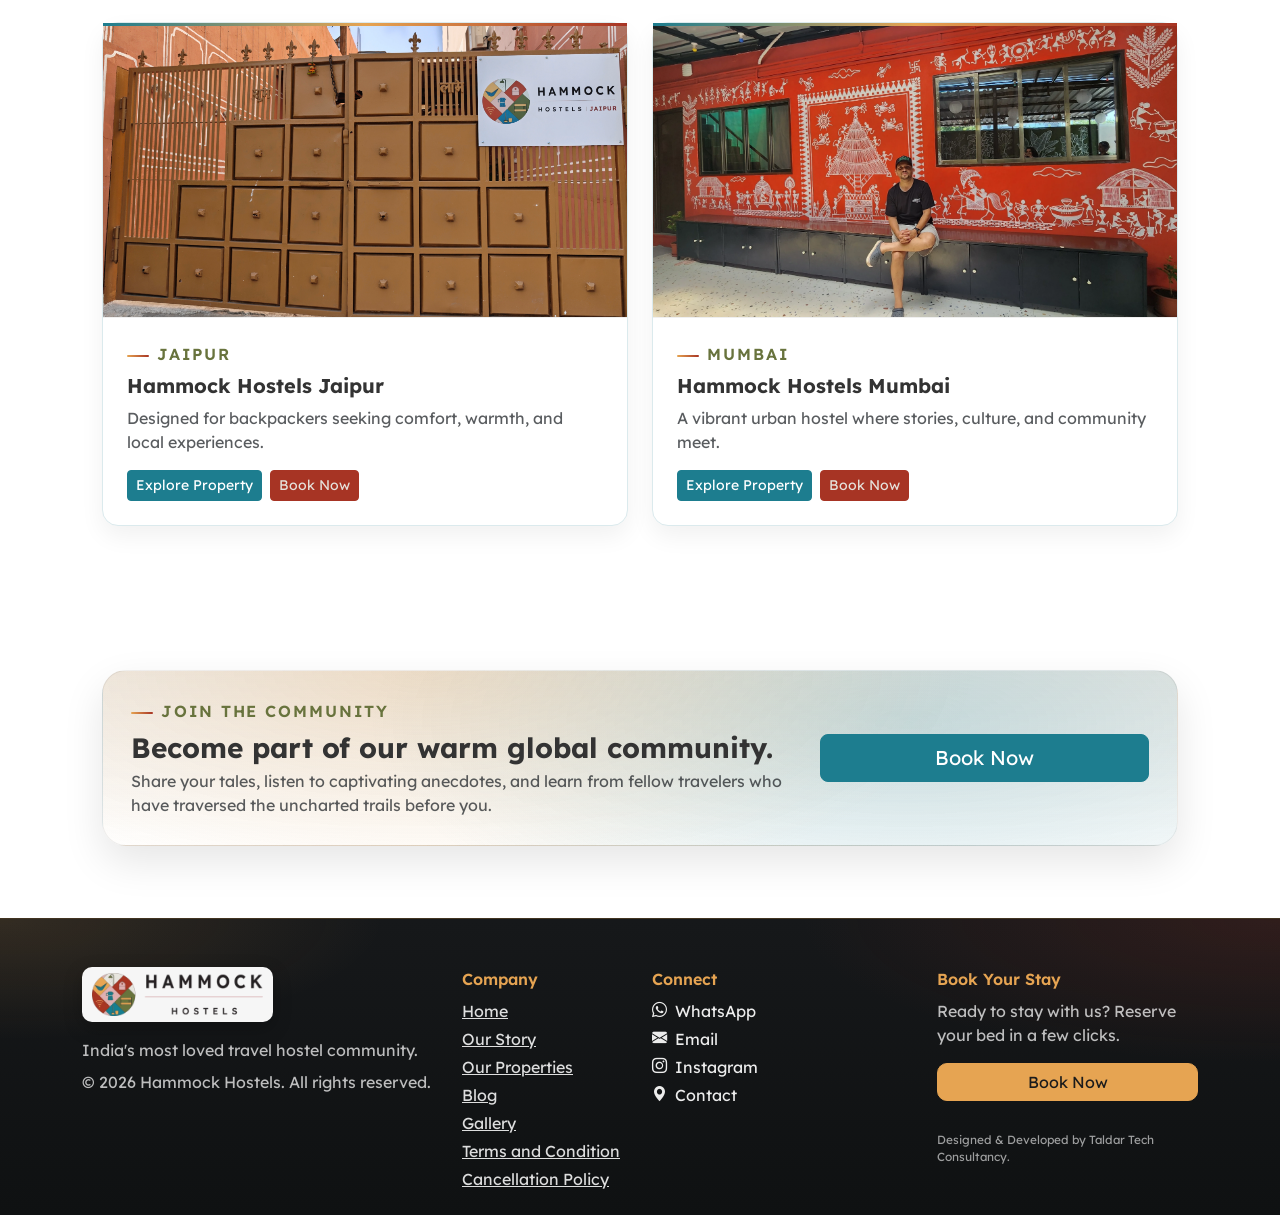
==== commit 00c44d04: "Update property image in about.html to use new 'jaipur.webp' file for improved performance and visua" ====
--- a/about.html
+++ b/about.html
@@ -158,7 +158,7 @@
             <div class="col-md-6">
               <article class="card card-soft h-100">
                 <div class="property-thumb">
-                  <img loading="lazy" decoding="async" src="assets/images/hammock-12.webp" alt="Hammock Jaipur" />
+                  <img loading="lazy" decoding="async" src="assets/images/jaipur.webp" alt="Hammock Jaipur" />
                 </div>
                 <div class="card-body p-4">
                   <div class="section-kicker mb-2">Jaipur</div>
--- a/assets/css/style.css
+++ b/assets/css/style.css
@@ -203,7 +203,7 @@
 .home-page .hero{
   animation: heroFadeIn .9s ease-out both;
 }
-.home-page .hero-media{
+.home-page .hero-media:not(.hero-media-carousel){
   animation: mediaBreath 8s ease-in-out infinite;
 }
 .home-page .hero .btn{
@@ -252,6 +252,86 @@
 .hero-media:hover img{
   transform: scale(1.04);
 }
+.hero-media-carousel{
+  position: relative;
+  padding: 0;
+  width: 100%;
+  height: 400px;
+  min-height: 360px;
+}
+.hero-carousel{
+  position: absolute;
+  inset: 0;
+  width: 100%;
+  height: 100%;
+}
+.hero-carousel .carousel-inner{
+  position: relative;
+  width: 100%;
+  height: 100%;
+}
+.hero-carousel.carousel-fade .carousel-item{
+  position: absolute;
+  top: 0;
+  left: 0;
+  display: block;
+  width: 100%;
+  height: 100%;
+  margin-right: 0;
+  float: none;
+}
+.hero-carousel .carousel-item img{
+  width: 100%;
+  height: 100%;
+  min-height: 0;
+  object-fit: cover;
+  object-position: center;
+  display: block;
+}
+@media (max-width: 991.98px){
+  .hero-media-carousel{
+    height: 340px;
+  }
+}
+@media (max-width: 575.98px){
+  .hero-media-carousel{
+    height: 280px;
+    min-height: 280px;
+  }
+}
+.hero-carousel .carousel-indicators{
+  margin-bottom: 14px;
+}
+.hero-carousel .carousel-indicators [data-bs-target]{
+  width: 10px;
+  height: 10px;
+  border-radius: 50%;
+  border: 0;
+  background-color: rgba(255,255,255,.55);
+  opacity: 1;
+}
+.hero-carousel .carousel-indicators .active{
+  background-color: var(--color-primary);
+}
+.hero-carousel .carousel-control-prev,
+.hero-carousel .carousel-control-next{
+  width: 12%;
+  opacity: .85;
+}
+.hero-carousel .carousel-control-prev-icon,
+.hero-carousel .carousel-control-next-icon{
+  filter: drop-shadow(0 2px 6px rgba(0,0,0,.35));
+}
+.home-page .hero-media-carousel:hover .carousel-item.active img{
+  transform: scale(1.04);
+}
+.hero-intro p{
+  font-size: 1rem;
+  line-height: 1.65;
+}
+.hero-intro .lead{
+  font-size: 1.08rem;
+}
 .hero-icons{
   margin-top: 16px;
   display: flex;
@@ -318,6 +398,39 @@
 }
 .featured-room-link:hover::after{
   transform: translateX(2px);
+}
+.featured-room-meta{
+  font-size: .95rem;
+  line-height: 1.45;
+}
+.room-slider{
+  overflow: hidden;
+}
+.room-slider .card-soft.reveal{
+  opacity: 1;
+  transform: none;
+}
+.room-track{
+  display: flex;
+  gap: 16px;
+  will-change: transform;
+}
+.room-slide{
+  flex: 0 0 calc((100% - 32px) / 3);
+  min-width: 0;
+}
+.room-slide .featured-room-card{
+  height: 100%;
+}
+@media (max-width: 991.98px){
+  .room-slide{
+    flex: 0 0 calc((100% - 16px) / 2);
+  }
+}
+@media (max-width: 575.98px){
+  .room-slide{
+    flex: 0 0 100%;
+  }
 }
 
 .blog-preview-link{
@@ -553,6 +666,10 @@
   width: 100%;
   height: 100%;
   object-fit: cover;
+}
+.icon-circle i{
+  font-size: 1.2rem;
+  line-height: 1;
 }
 
 .cta-band{
@@ -731,11 +848,83 @@
 }
 
 /* Contact enhancements */
+.contact-channel-grid{
+  display: grid;
+  grid-template-columns: repeat(3, minmax(0, 1fr));
+  gap: 12px;
+}
+.contact-channel-link{
+  display: flex;
+  align-items: flex-start;
+  gap: 12px;
+  min-width: 0;
+  padding: 14px 16px;
+  border: 1px solid rgba(51,51,51,.10);
+  border-radius: var(--radius-md);
+  background: #fff;
+  color: var(--color-charcoal);
+  text-decoration: none;
+  transition: border-color .2s ease, transform .2s ease, box-shadow .2s ease;
+}
+.contact-channel-link > span:not(.contact-channel-icon){
+  flex: 1;
+  min-width: 0;
+}
+.contact-channel-link .small{
+  display: block;
+  font-size: 0.82rem;
+  line-height: 1.35;
+  overflow-wrap: anywhere;
+  word-break: break-word;
+}
+.contact-channel-link:hover{
+  color: var(--color-primary);
+  border-color: color-mix(in srgb, var(--color-primary) 35%, #fff);
+  transform: translateY(-2px);
+  box-shadow: 0 10px 24px rgba(29,125,143,.12);
+}
+.contact-channel-icon{
+  display: inline-flex;
+  align-items: center;
+  justify-content: center;
+  width: 42px;
+  height: 42px;
+  border-radius: 50%;
+  background: color-mix(in srgb, var(--color-primary) 12%, #fff);
+  color: var(--color-primary);
+  font-size: 1.15rem;
+  flex-shrink: 0;
+}
+.contact-property-card .contact-detail-list{
+  margin: 0;
+  padding-left: 1.1rem;
+}
+.contact-property-card .contact-detail-list li + li{
+  margin-top: .45rem;
+}
+.contact-property-section{
+  border-top: 1px solid rgba(51,51,51,.08);
+}
+.contact-property-section:first-of-type{
+  border-top: 0;
+}
+.contact-property-map-wrap{
+  height: 100%;
+  min-height: 100%;
+}
+.contact-property-map-wrap .contact-map{
+  min-height: 420px;
+}
 .contact-map{
   width: 100%;
   min-height: 360px;
   border: 0;
   border-radius: var(--radius-md);
+}
+@media (max-width: 767.98px){
+  .contact-channel-grid{
+    grid-template-columns: 1fr;
+  }
 }
 .response-chip{
   display: inline-flex;
@@ -1102,6 +1291,8 @@
   .logo-chip,
   .hero,
   .hero-media,
+  .hero-media-carousel,
+  .hero-carousel .carousel-item.active img,
   .hero .btn,
   .mobile-book-cta{
     transition: none !important;
@@ -1109,5 +1300,8 @@
     transform: none !important;
     opacity: 1 !important;
   }
-}
-
+  .hero-carousel.carousel-fade .carousel-item{
+    transition: none !important;
+  }
+}
+
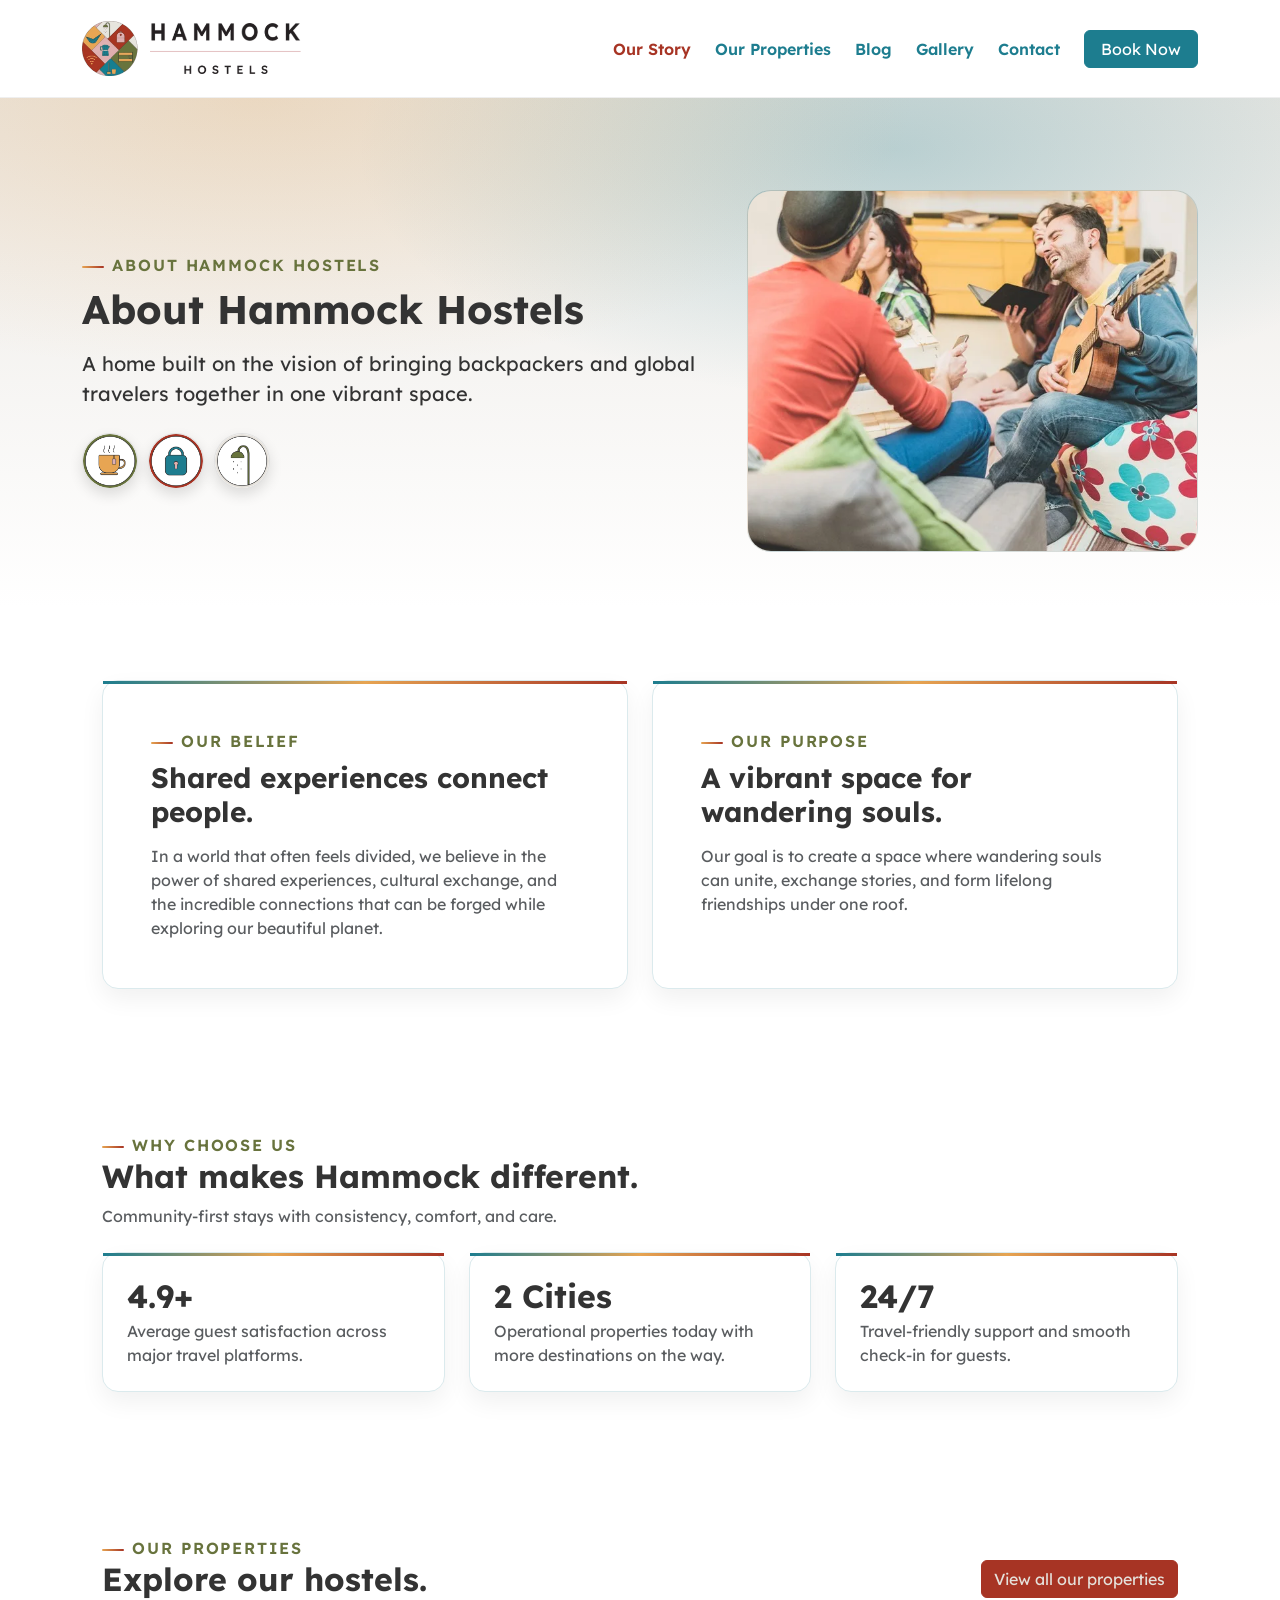
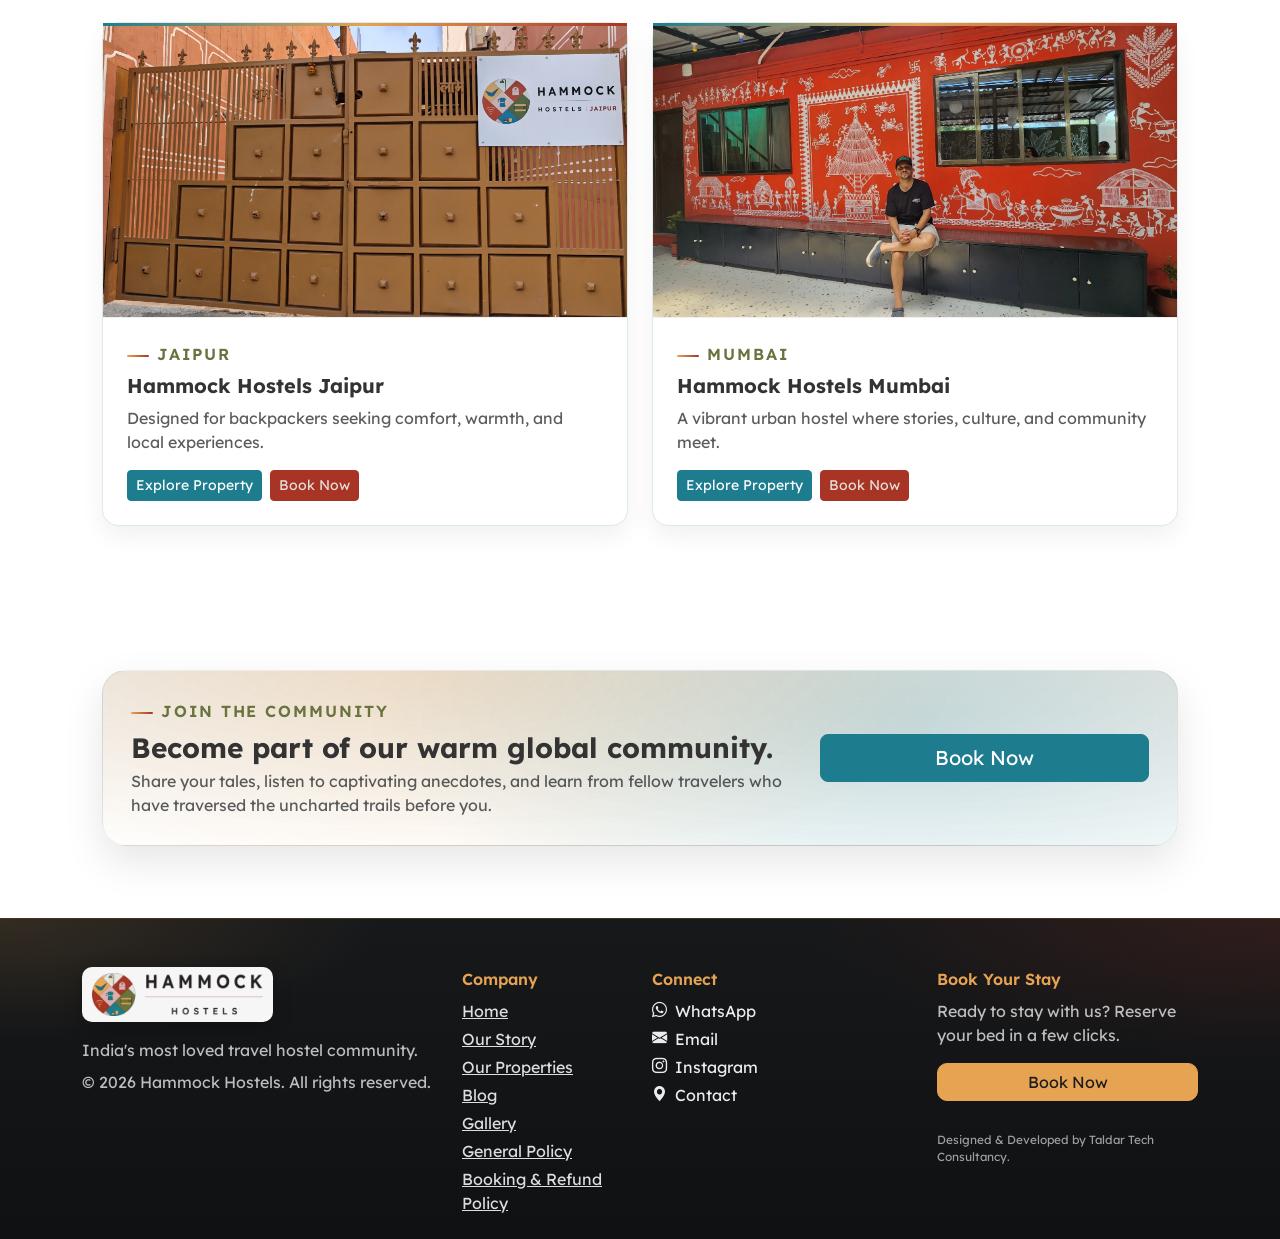
==== commit 8dacff3b: "Refactor policy links across multiple pages to replace outdated terms and conditions and cancellatio" ====
--- a/about.html
+++ b/about.html
@@ -228,8 +228,8 @@
               <a href="properties.html">Our Properties</a>
               <a href="blog.html">Blog</a>
               <a href="gallery.html">Gallery</a>
-              <a href="terms-and-conditions.html">Terms and Condition</a>
-              <a href="cancellation-policy.html">Cancellation Policy</a>
+              <a href="general-policy.html">General Policy</a>
+              <a href="booking-refund-policy.html">Booking &amp; Refund Policy</a>
             </div>
           </div>
 
--- a/assets/css/style.css
+++ b/assets/css/style.css
@@ -580,6 +580,28 @@
   font-weight: 700;
 }
 
+.testimonial-slider{
+  overflow: hidden;
+}
+.testimonial-track{
+  display: flex;
+  gap: 16px;
+  will-change: transform;
+}
+.testimonial-slide{
+  flex: 0 0 calc((100% - 32px) / 3);
+  min-width: 0;
+}
+@media (max-width: 991.98px){
+  .testimonial-slide{
+    flex: 0 0 calc((100% - 16px) / 2);
+  }
+}
+@media (max-width: 575.98px){
+  .testimonial-slide{
+    flex: 0 0 100%;
+  }
+}
 .testimonial-card{
   background: #fff;
   border: 1px solid rgba(51,51,51,.10);
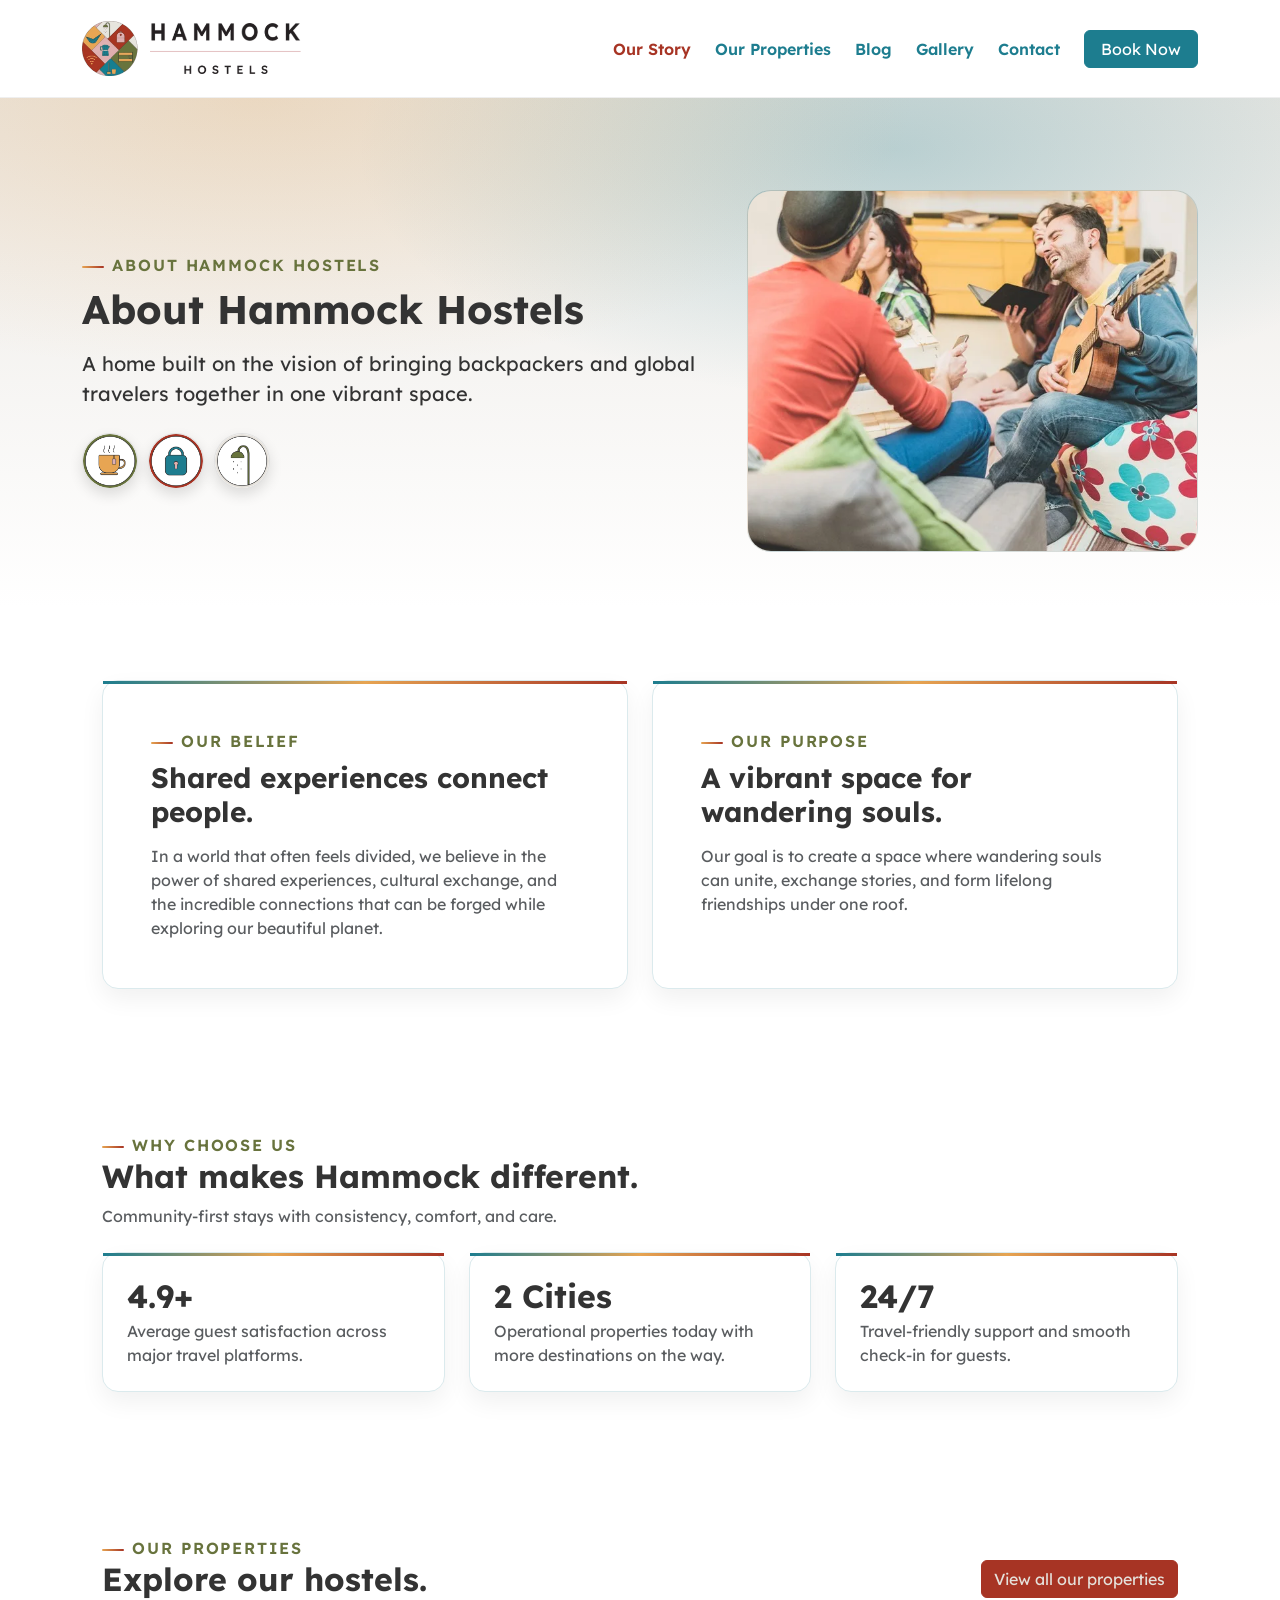
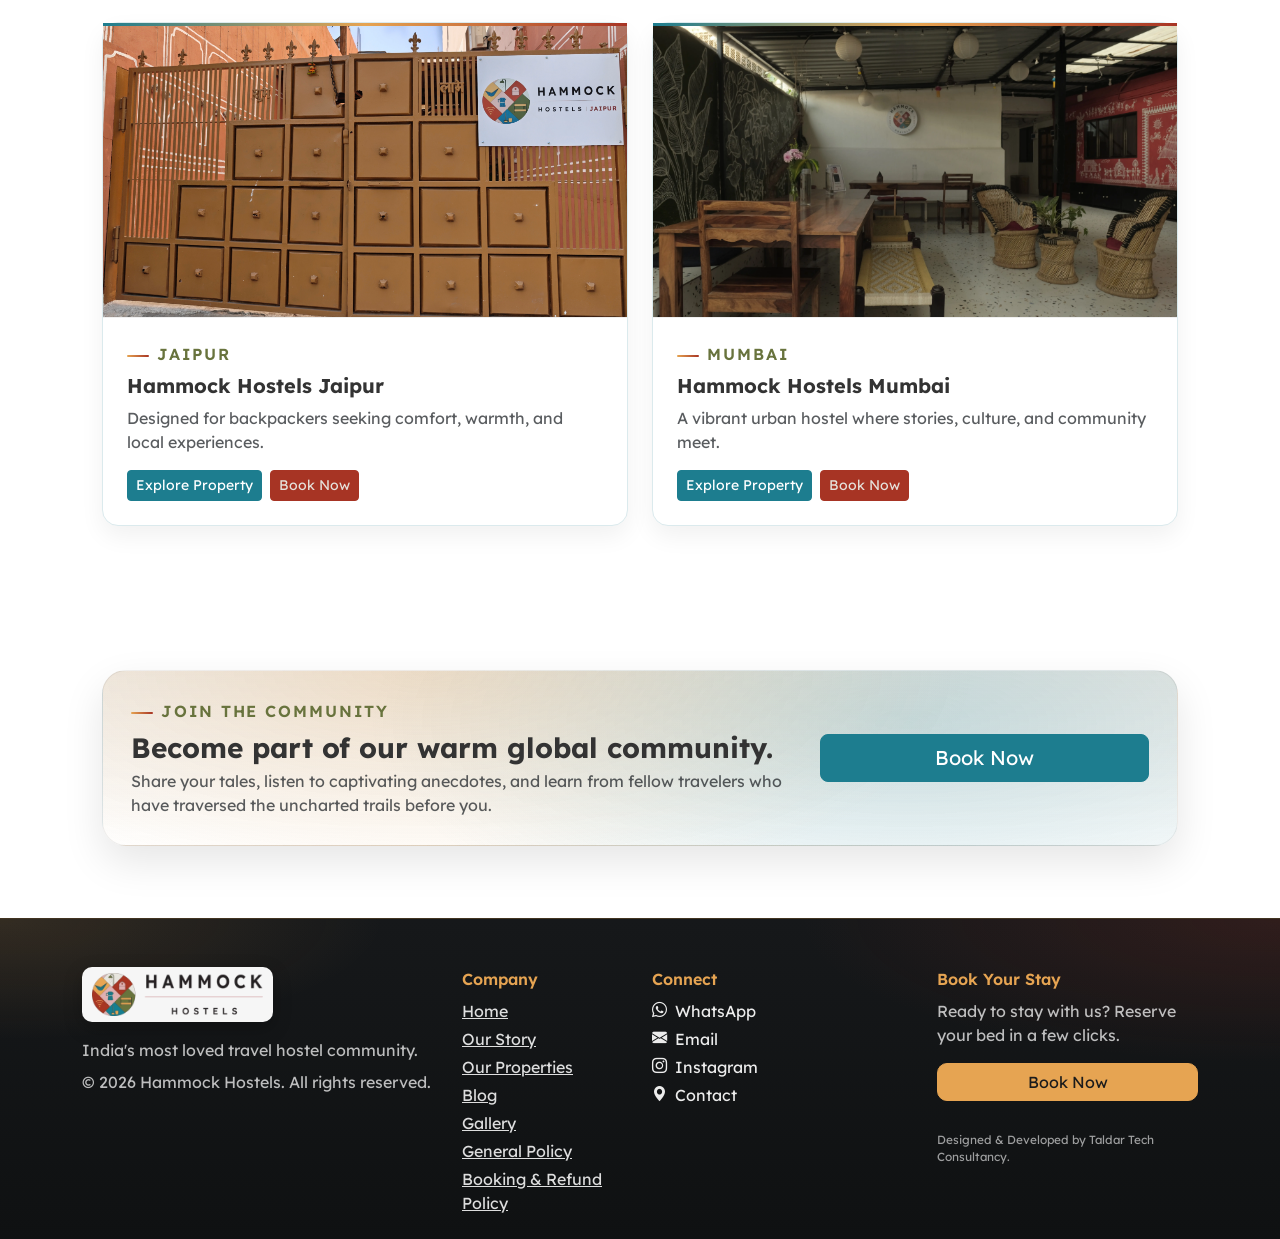
==== commit 3942d64d: "Update image assets" ====
--- a/about.html
+++ b/about.html
@@ -174,7 +174,7 @@
             <div class="col-md-6">
               <article class="card card-soft h-100">
                 <div class="property-thumb">
-                  <img loading="lazy" decoding="async" src="assets/images/hammock-15.webp" alt="Hammock Mumbai" />
+                  <img loading="lazy" decoding="async" src="assets/images/mumbai.webp" alt="Hammock Mumbai" />
                 </div>
                 <div class="card-body p-4">
                   <div class="section-kicker mb-2">Mumbai</div>
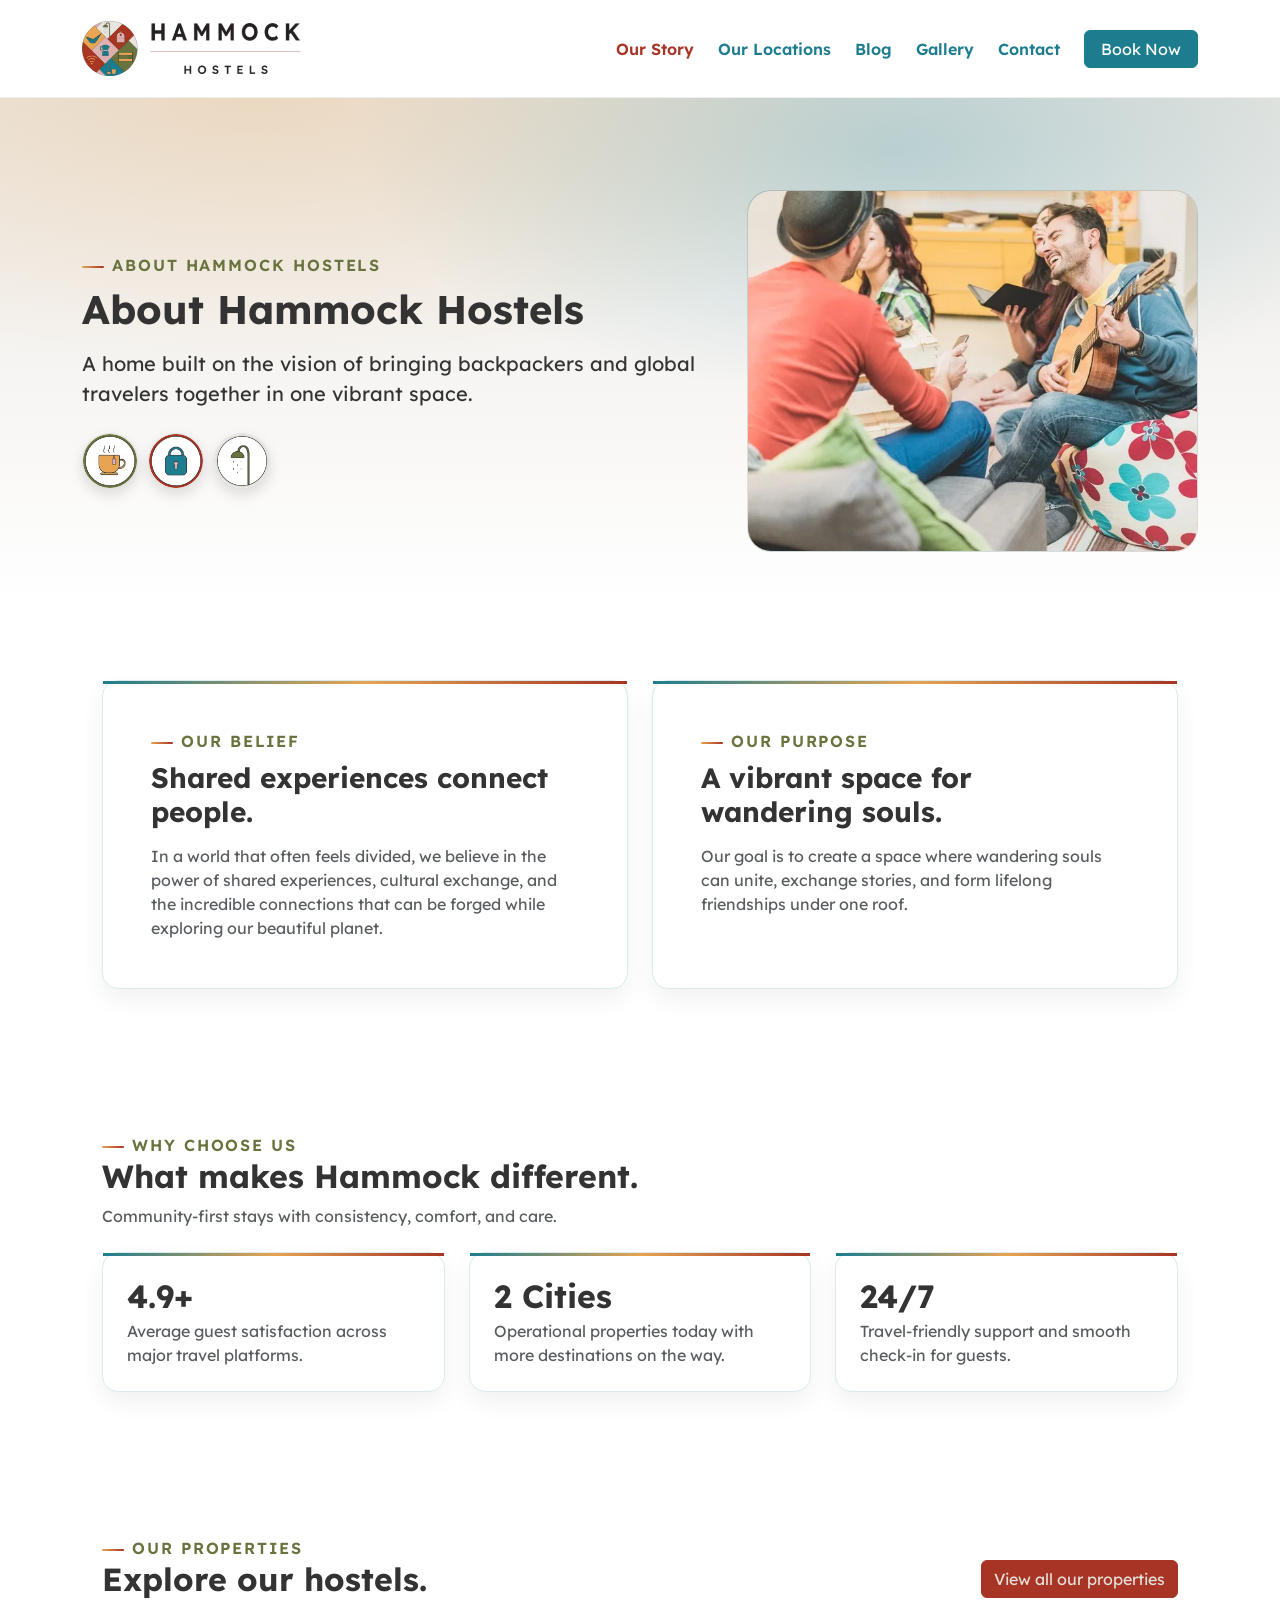
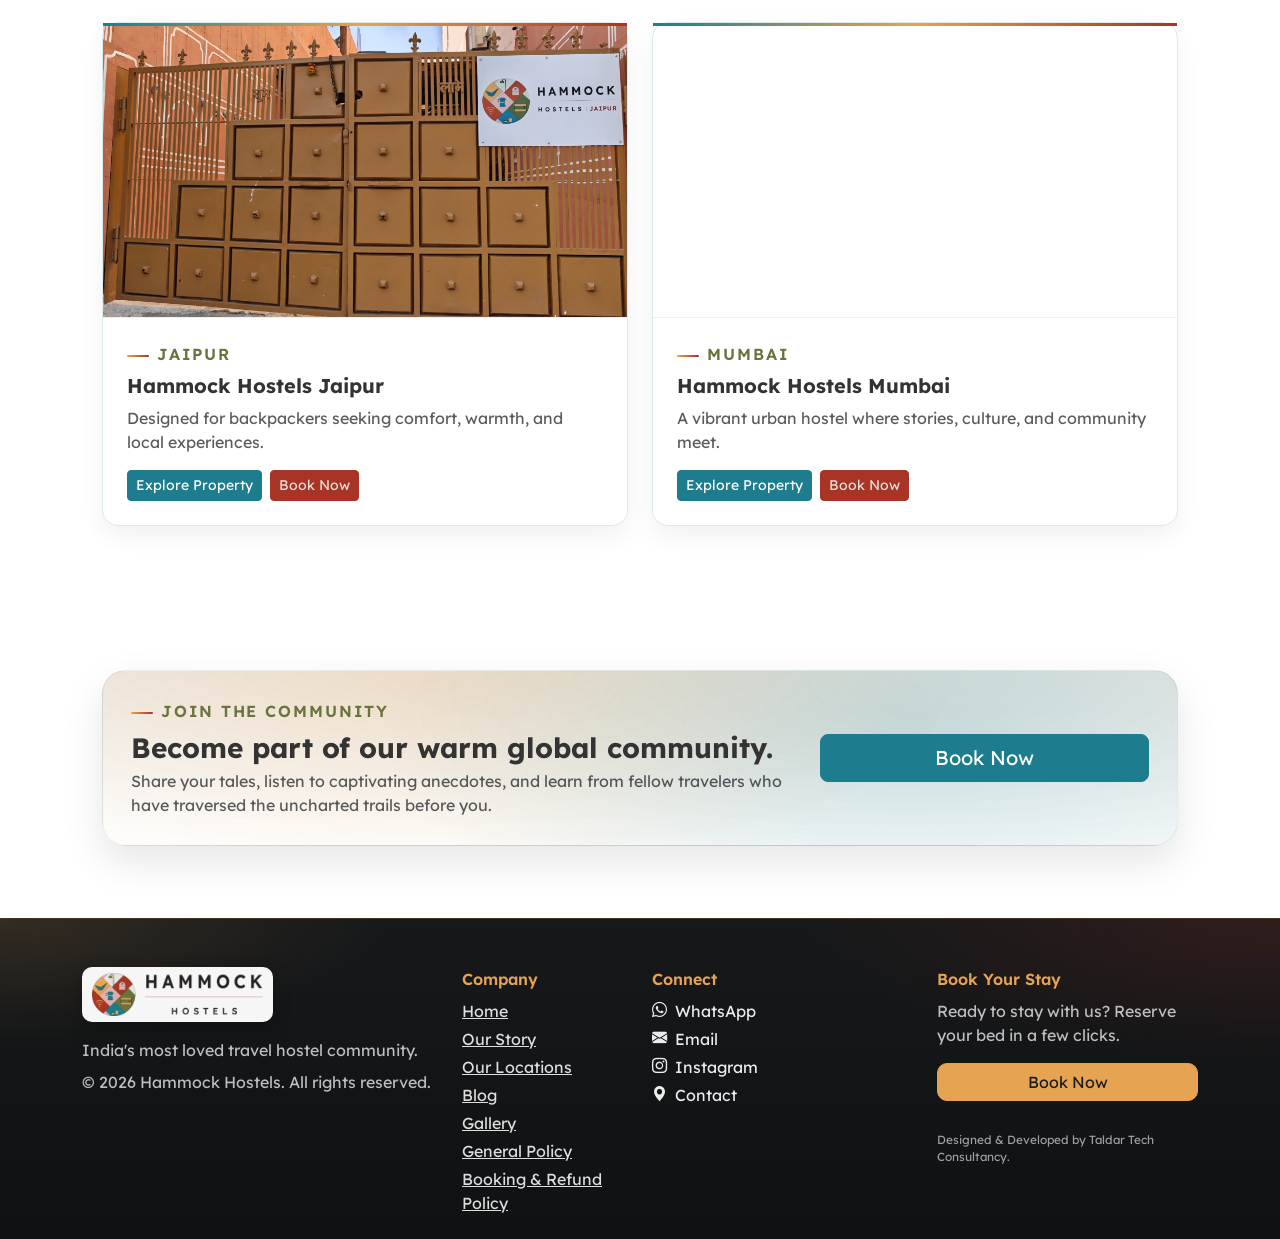
==== commit 32d8a3a5: "Update navigation links across multiple pages to replace "Our Properties" with "Our Locations" for i" ====
--- a/about.html
+++ b/about.html
@@ -38,7 +38,7 @@
         <div id="nav" class="collapse navbar-collapse">
           <ul class="navbar-nav ms-auto align-items-lg-center gap-lg-2">
             <li class="nav-item"><a class="nav-link" data-nav href="about.html">Our Story</a></li>
-            <li class="nav-item"><a class="nav-link" data-nav href="properties.html">Our Properties</a></li>
+            <li class="nav-item"><a class="nav-link" data-nav href="properties.html">Our Locations</a></li>
             <li class="nav-item"><a class="nav-link" data-nav href="blog.html">Blog</a></li>
             <li class="nav-item"><a class="nav-link" data-nav href="gallery.html">Gallery</a></li>
             <li class="nav-item"><a class="nav-link" data-nav href="contact.html">Contact</a></li>
@@ -225,7 +225,7 @@
             <div class="d-grid gap-1">
               <a href="index.html">Home</a>
               <a href="about.html">Our Story</a>
-              <a href="properties.html">Our Properties</a>
+              <a href="properties.html">Our Locations</a>
               <a href="blog.html">Blog</a>
               <a href="gallery.html">Gallery</a>
               <a href="general-policy.html">General Policy</a>
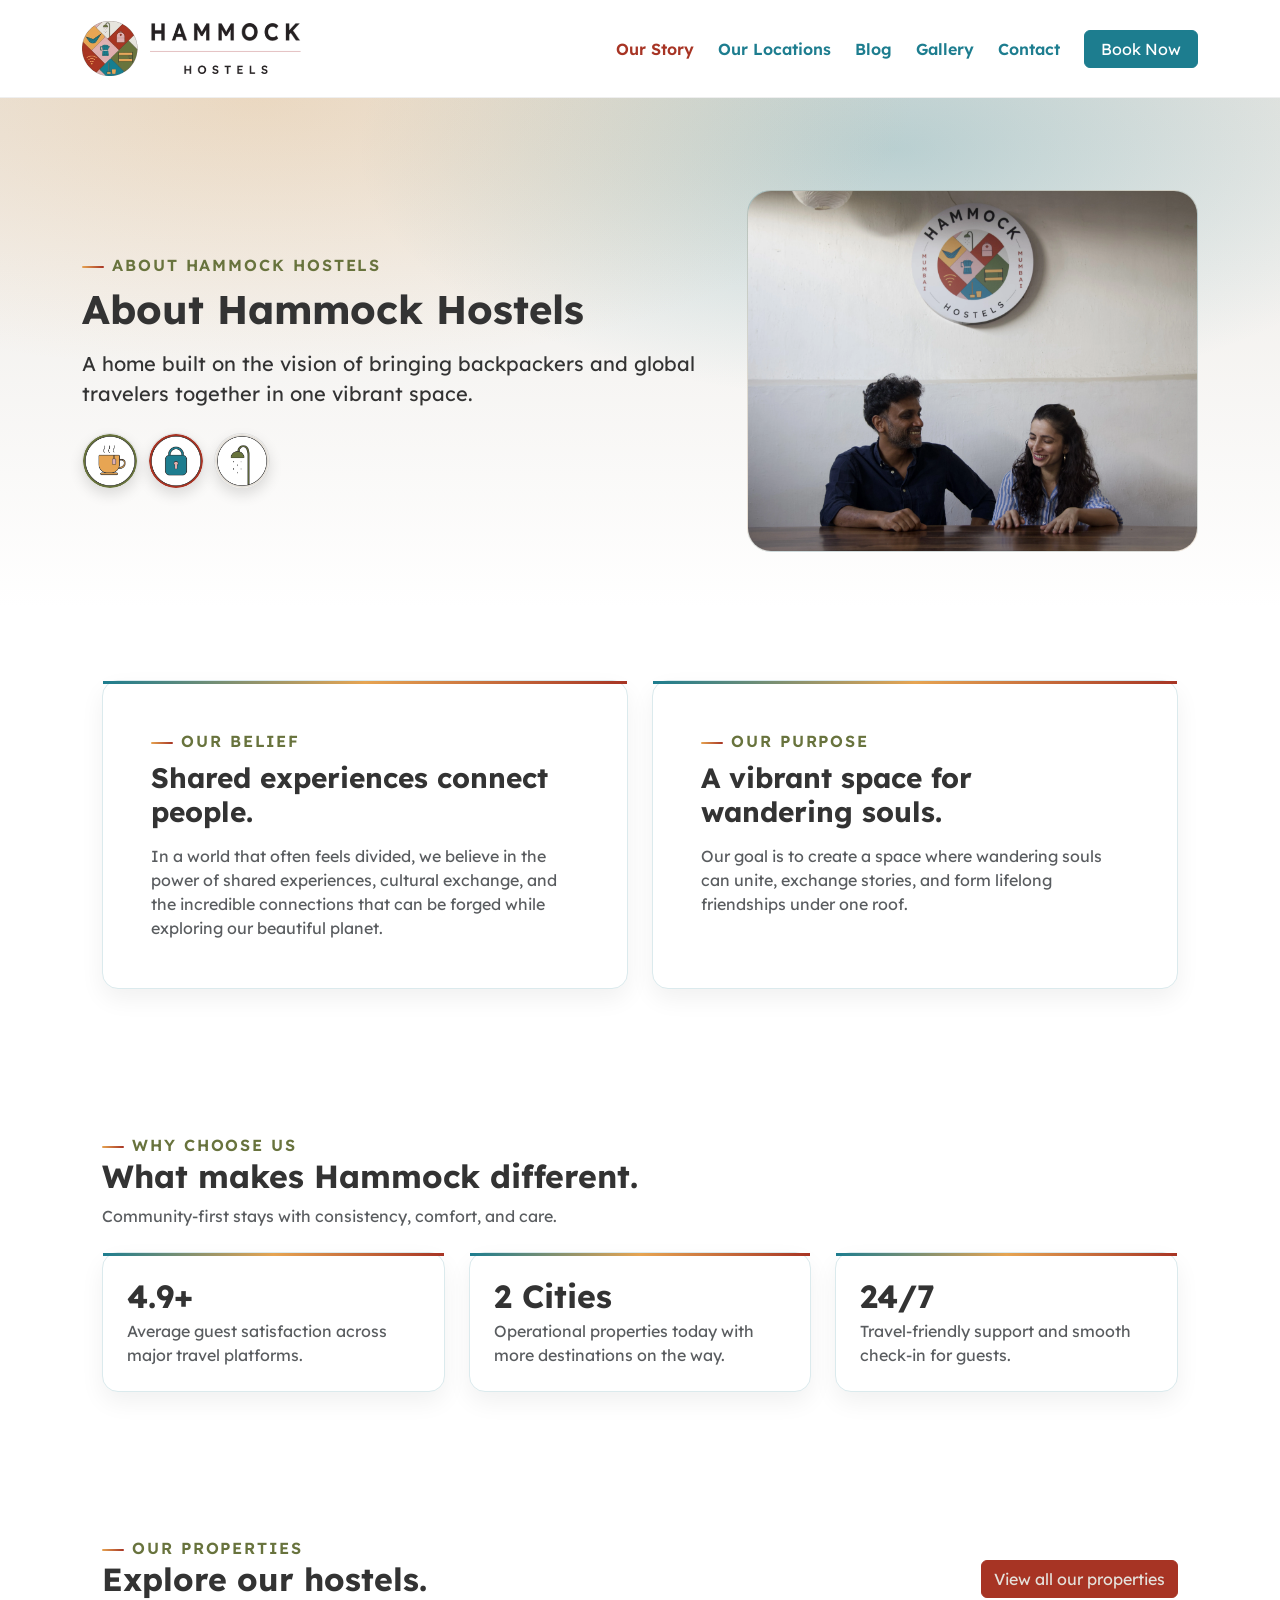
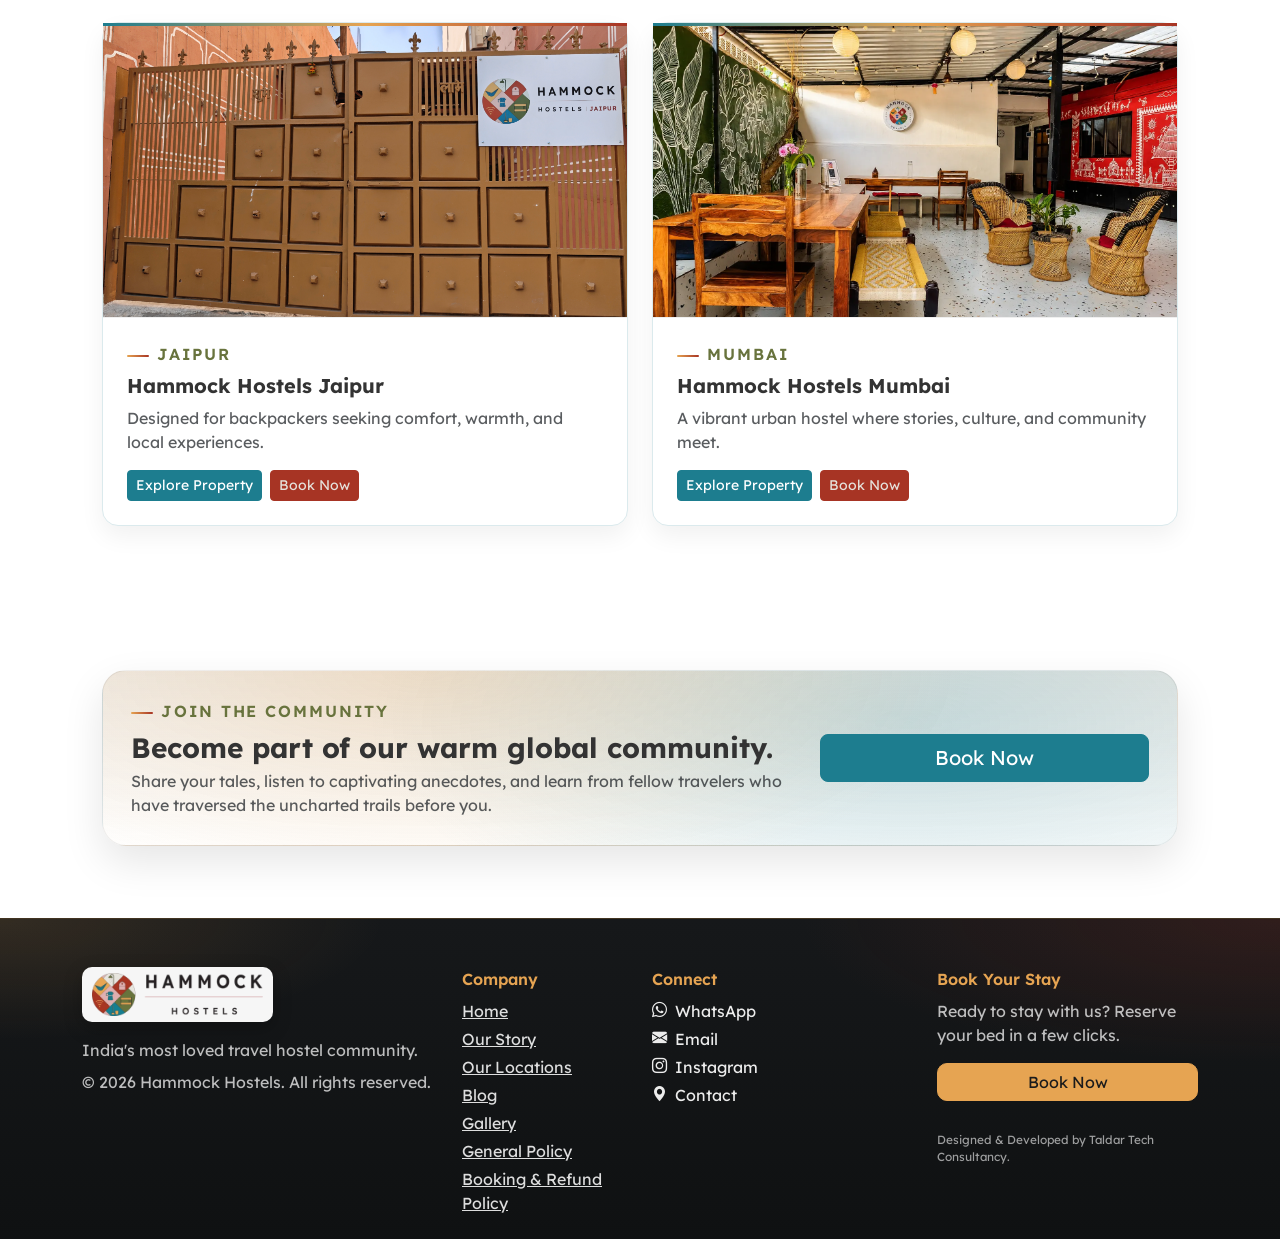
==== commit 1e4894d2: "Update image assets in about.html and gallery.html to improve visual consistency; replace outdated i" ====
--- a/about.html
+++ b/about.html
@@ -68,8 +68,8 @@
           <div class="col-lg-5">
             <div class="hero-media">
               <picture>
-                <source srcset="assets/images/hammock-02.webp" type="image/webp" />
-                <img loading="eager" fetchpriority="high" decoding="async" src="assets/images/hammock-02.webp" alt="About Hammock Hostels" />
+                <source srcset="assets/images/our-story.webp" type="image/webp" />
+                <img loading="eager" fetchpriority="high" decoding="async" src="assets/images/our-story.webp" alt="About Hammock Hostels" />
               </picture>
             </div>
           </div>
--- a/assets/css/style.css
+++ b/assets/css/style.css
@@ -692,6 +692,26 @@
 .icon-circle i{
   font-size: 1.2rem;
   line-height: 1;
+}
+
+.amenities-grid .icon-tile .d-flex > div:last-child{
+  min-width: 0;
+}
+
+@media (max-width: 575.98px){
+  .amenities-grid{
+    --bs-gutter-y: 0.75rem;
+  }
+  .amenities-grid .icon-tile{
+    padding: 14px 16px;
+  }
+  .amenities-grid .icon-tile .fw-semibold{
+    font-size: 0.95rem;
+    line-height: 1.35;
+  }
+  .amenities-grid .icon-tile .text-muted.small{
+    line-height: 1.4;
+  }
 }
 
 .cta-band{
@@ -1268,6 +1288,13 @@
 .reveal.in-view{
   opacity: 1;
   transform: translateY(0);
+}
+
+/* Policy pages: content must stay visible without scroll-reveal */
+.hero-inner .hero-card,
+.hero-card:has(.policy-content){
+  opacity: 1;
+  transform: none;
 }
 
 @keyframes logoFloat{
